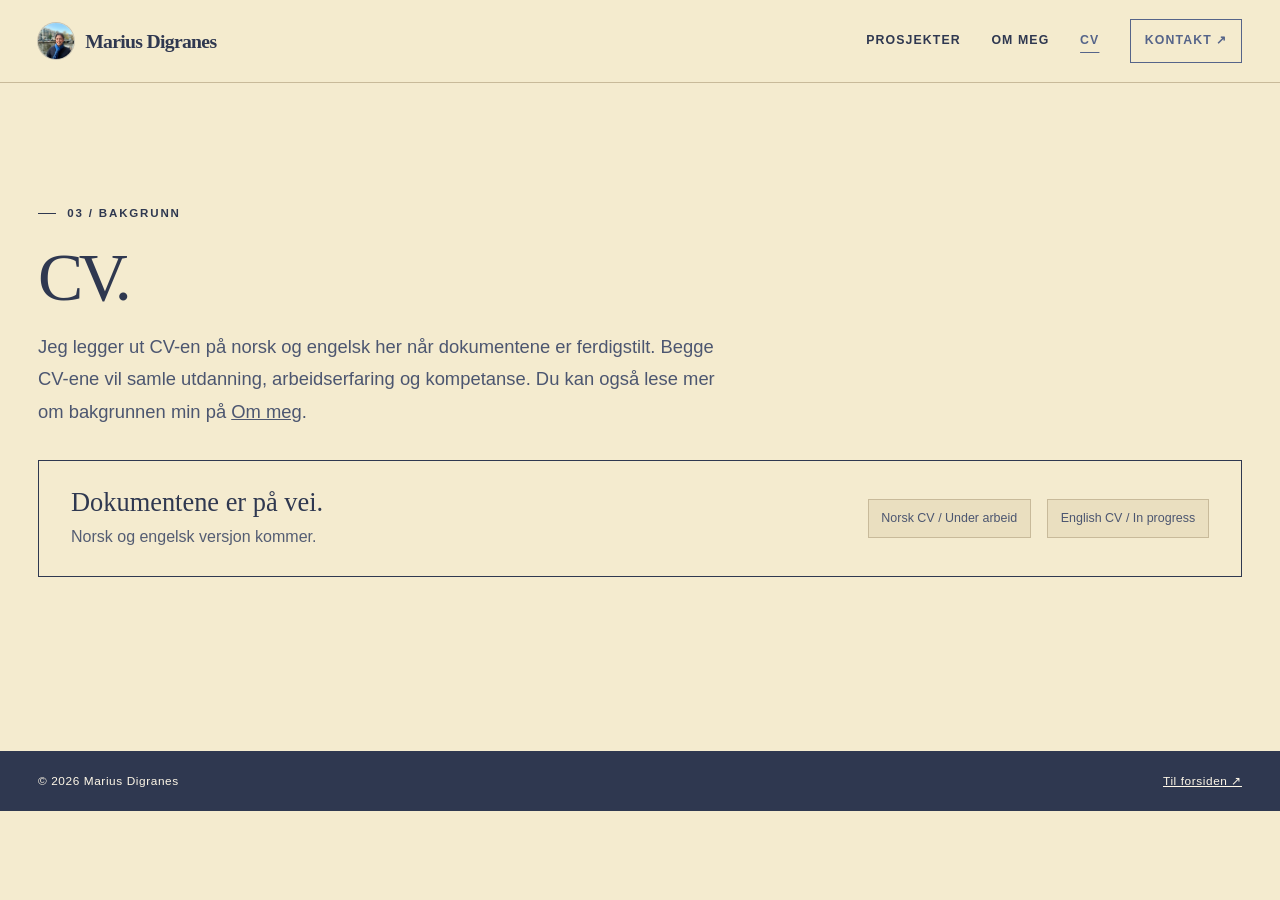
==== cv.html @ 0f1e9043 "Apply butter-yellow and dusty-blue color exploration across portfolio" ====
<!doctype html><html lang="no"><head><meta charset="utf-8"><meta name="viewport" content="width=device-width,initial-scale=1"><meta name="theme-color" content="#F4EBCF"><meta name="description" content="CV."><title>CV – Marius Digranes</title><link rel="stylesheet" href="styles.css?v=colors-1"><link rel="stylesheet" href="about.css?v=colors-1"></head><body class="about-page"><a class="skip-link" href="#main">Hopp til innhold</a><header class="site-header"><div class="container navbar"><a class="brand" href="index.html" aria-label="Til forsiden"><span class="brand-mark" aria-hidden="true"><img src="assets/portrait.webp" alt="" width="36" height="36" decoding="async"></span>Marius Digranes</a><nav class="nav-links" aria-label="Hovedmeny"><a href="prosjekter.html" >Prosjekter</a><a href="om-meg.html" >Om meg</a><a href="cv.html" aria-current="page">CV</a><a class="nav-accent" href="kontakt.html" >Kontakt ↗</a></nav></div></header><main class="container" id="main"><section class="story-section"><p class="eyebrow">03 / Bakgrunn</p><h1 class="display-title">CV.</h1><p class="large-body" style="max-width:700px">Jeg legger ut CV-en på norsk og engelsk her når dokumentene er ferdigstilt. Begge CV-ene vil samle utdanning, arbeidserfaring og kompetanse. Du kan også lese mer om bakgrunnen min på <a href="om-meg.html">Om meg</a>.</p><div class="cv-block" style="margin-bottom:4rem"><div><h3>Dokumentene er på vei.</h3><p>Norsk og engelsk versjon kommer.</p></div><div class="cv-actions"><span class="muted-pill">Norsk CV / Under arbeid</span><span class="muted-pill">English CV / In progress</span></div></div></section></main><footer class="footer"><div class="container footer-inner"><span>© 2026 Marius Digranes</span><a href="index.html">Til forsiden ↗</a></div></footer></body></html>
---- styles.css ----
/* Marius Digranes — portefølje v1 | Norsk, redaksjonelt / vintage-inspirert */
:root {
  color-scheme: light;
  /* Fargeforsøk 01 — Amsterdam-inspirert smørgul, krem og støvet blå. */
  --paper:#F4EBCF; --paper-2:#E7D39E; --white:#FFF8E8;
  --ink:#2F3850; --ink-soft:#4C5670; --muted:#545D73;
  --line:#C8BA9A; --rust:#556489; --pine:#4F608B;
  --sage:#D0D9EA; --gold:#D8B969; --shadow:0 18px 60px rgba(47,56,80,.13);
  --serif:Georgia,'Times New Roman',serif;
  --sans:-apple-system,BlinkMacSystemFont,'Segoe UI',Arial,sans-serif;
}
* { box-sizing:border-box; }
html { scroll-behavior:smooth; scroll-padding-top:6rem; }
body {
  margin:0; color:var(--ink); font-family:var(--sans); line-height:1.55;
  background:
    radial-gradient(ellipse at 12% 6%,rgba(231,207,150,.22),transparent 37%),
    radial-gradient(ellipse at 94% 44%,rgba(112,130,174,.09),transparent 32%),
    var(--paper);
}
a { color:inherit; }
a:hover { color:var(--rust); }
a:focus-visible,button:focus-visible { outline:3px solid var(--rust); outline-offset:4px; }
img,video { max-width:100%; display:block; }
::selection { background:#CBD4EB; color:var(--ink); }
.skip-link { position:absolute; z-index:30; left:1rem; top:-5rem; background:var(--ink); color:white; padding:.7rem 1rem; }
.skip-link:focus { top:.8rem; }
.container { width:min(1240px,calc(100% - 76px)); margin-inline:auto; }
.site-header { position:sticky; z-index:15; top:0; background:rgba(244,235,207,.96); border-bottom:1px solid var(--line); backdrop-filter:blur(15px); }
.navbar { display:flex; align-items:center; justify-content:space-between; min-height:82px; gap:2rem; }
.brand { display:inline-flex; align-items:center; font-family:var(--serif); font-weight:700; font-size:1.23rem; letter-spacing:-.035em; text-decoration:none; white-space:nowrap; }
.brand-mark { position:relative; display:inline-block; flex:0 0 36px; width:36px; height:36px; margin-right:.7rem; background:transparent; border-radius:50%; transform:none; z-index:2; }
.brand-mark img { display:block; width:100%; height:100%; border-radius:50%; object-fit:cover; object-position:50% 28%; box-shadow:0 0 0 1px rgba(47,56,80,.22); }
.brand-mark::after {
  content:""; position:absolute; top:0; left:0; width:156px; height:156px;
  border:3px solid var(--paper); border-radius:50%;
  background:#D0D9EA url("assets/portrait.webp") center 28% / cover no-repeat;
  box-shadow:0 16px 35px rgba(47,56,80,.18);
  opacity:0; visibility:hidden; pointer-events:none;
  transform:translateY(0) scale(.23); transform-origin:top left;
  transition:transform .34s cubic-bezier(.16,1,.3,1),opacity .2s,visibility .2s;
}
@media (hover:hover) and (pointer:fine) {
  .brand:hover .brand-mark::after { opacity:1; visibility:visible; transform:translateY(46px) scale(1); }
}
.brand:focus-visible .brand-mark::after { opacity:1; visibility:visible; transform:translateY(46px) scale(1); }
@media (prefers-reduced-motion:reduce) { .brand-mark::after { transition:none; } }
.nav-links { display:flex; align-items:center; justify-content:flex-end; flex-wrap:wrap; gap:clamp(.9rem,2.4vw,2.1rem); }
.nav-links a { font-size:.77rem; font-weight:750; letter-spacing:.09em; text-transform:uppercase; text-decoration:none; white-space:nowrap; }
.nav-links a:hover { text-decoration:underline; text-underline-offset:7px; }
.nav-links .nav-accent { border:1px solid var(--rust); color:var(--rust); padding:.7rem .85rem; }
.nav-links .nav-accent:hover { background:var(--pine); border-color:var(--pine); color:var(--white); text-decoration:none; }
.eyebrow { font-size:.72rem; font-weight:750; letter-spacing:.16em; text-transform:uppercase; }
.eyebrow::before { content:''; display:inline-block; width:18px; height:1px; background:currentColor; vertical-align:middle; margin-right:.7rem; }
.hero { display:flex; align-items:center; min-height:510px; padding-block:105px 105px; }
.hero-copy { max-width:1080px; width:100%; }
.hero-copy h1 { font-family:var(--serif); font-size:clamp(4.2rem,9vw,9.2rem); line-height:.98; font-weight:500; letter-spacing:-.075em; margin:0; max-width:1080px; }
.hero-copy h1 em { color:var(--rust); font-weight:400; }
.hero-copy>p { max-width:590px; font-size:clamp(1.06rem,1.6vw,1.28rem); line-height:1.6; color:var(--ink-soft); }
.hero-links { display:flex; align-items:center; flex-wrap:wrap; gap:1.1rem 1.7rem; margin-top:2.7rem; }
.button { background:var(--pine); color:var(--white); border:1px solid var(--pine); padding:1rem 1.25rem; text-decoration:none; font-weight:750; font-size:.84rem; display:inline-flex; gap:1rem; align-items:center; justify-content:center; transition:background .2s,color .2s,transform .2s; }
.button:hover { background:var(--ink); border-color:var(--ink); color:var(--white); transform:translateY(-2px); }
.text-link { text-decoration:none; border-bottom:1px solid currentColor; font-size:.85rem; font-weight:700; padding-bottom:.2rem; }
.hero-art { min-height:450px; position:relative; display:grid; place-items:center; }
.poster { isolation:isolate; position:relative; width:min(100%,430px); aspect-ratio:4/5; padding:32px; border:1px solid #8E93A6; box-shadow:22px 22px 0 var(--sage),var(--shadow); background:linear-gradient(155deg,#F0DAAB 0%,#F7EDD1 48%,#D1D9E8 100%); overflow:hidden; }
.poster::before { content:''; position:absolute; inset:10px; border:1px solid rgba(47,56,80,.27); pointer-events:none; }
.poster .poster-top { display:flex; justify-content:space-between; align-items:start; gap:.6rem; font-size:.65rem; font-weight:700; letter-spacing:.15em; text-transform:uppercase; }
.poster .poster-circles { display:grid; place-items:center; width:80%; aspect-ratio:1; margin:11% auto 4%; border-radius:50%; border:1px solid rgba(47,56,80,.45); background:radial-gradient(circle at 50% 50%,#F8EED3 0 16%,transparent 16% 19%,#8B9CBF 19% 21%,transparent 21% 29%,#D6B76F 29% 33%,transparent 33% 38%,#596B97 38% 41%,transparent 41% 100%); transform:rotate(-11deg); }
.poster .poster-circles::after { content:'M / D'; font-family:var(--serif); font-style:italic; font-size:clamp(2.2rem,5vw,4rem); color:var(--ink); transform:rotate(11deg); }
.poster-bottom { border-top:1px solid #7F86A1; display:flex; align-items:end; justify-content:space-between; gap:1rem; padding-top:1rem; font-size:.68rem; text-transform:uppercase; font-weight:750; letter-spacing:.12em; }
.poster-bottom strong { font-family:var(--serif); font-size:1.5rem; letter-spacing:-.02em; text-transform:none; }
.stamp { position:absolute; right:-8%; bottom:8%; border:1.5px solid var(--rust); color:var(--rust); width:116px; height:116px; background:var(--paper); border-radius:50%; transform:rotate(16deg); display:grid; place-items:center; text-align:center; font-size:.67rem; font-weight:800; letter-spacing:.09em; text-transform:uppercase; line-height:1.6; }
.section { padding-block:90px; border-top:1px solid var(--line); }
.section-heading { display:flex; align-items:end; justify-content:space-between; gap:2rem; margin-bottom:2.6rem; }
.section-heading h2,.display-title { font:400 clamp(2.9rem,5.3vw,5.7rem)/1.05 var(--serif); letter-spacing:-.065em; margin:.6rem 0 0; }
.section-heading .section-sub { max-width:350px; font-size:.95rem; color:var(--muted); }
.projects-grid { display:grid; grid-template-columns:1fr 1fr; gap:1.6rem; }
.project { display:block; text-decoration:none; position:relative; color:var(--ink); }
.project-visual { min-height:325px; border:1px solid rgba(47,56,80,.20); padding:1.5rem; overflow:hidden; display:flex; flex-direction:column; justify-content:space-between; transition:transform .25s,box-shadow .25s; }
.project:hover .project-visual { transform:translateY(-5px); box-shadow:var(--shadow); }
.project-meta { display:flex; gap:.9rem; align-items:center; justify-content:space-between; padding-top:1.2rem; font-size:.7rem; letter-spacing:.11em; text-transform:uppercase; font-weight:750; }
.project h3 { font:400 clamp(2rem,3.2vw,3.2rem)/1 var(--serif); letter-spacing:-.04em; margin:.65rem 0 .4rem; }
.project p { margin:0; color:var(--muted); max-width:440px; }
.project .project-cta { margin-top:1rem; display:inline-block; border-bottom:1px solid currentColor; padding-bottom:.15rem; font-size:.82rem; font-weight:750; }
.project-visual .visual-label { font:750 .72rem var(--sans); letter-spacing:.13em; text-transform:uppercase; }
.visual-snap { background:#D7DFED; }
.visual-snap .search-motif { width:92%; margin:3.2rem auto 1.4rem; padding:1rem 1.2rem; border-radius:25px; background:var(--white); box-shadow:0 8px 0 rgba(47,56,80,.09); display:flex; justify-content:space-between; align-items:center; font-size:.91rem; color:#4C5670; border:1px solid rgba(47,56,80,.20); }
.visual-snap .mini-gallery { display:grid; grid-template-columns:repeat(4,1fr); gap:.65rem; height:89px; }
.visual-snap .mini-gallery span { border-radius:4px; background:linear-gradient(135deg,#BFCBE2,#7C8FB7 60%,#4F608B); }
.visual-snap .mini-gallery span:nth-child(2) { background:linear-gradient(120deg,#F7E0B3,#DDBB82 50%,#9A97A6); }
.visual-snap .mini-gallery span:nth-child(3) { background:linear-gradient(130deg,#D5DDF0,#8497B7 60%,#596995); }
.visual-snap .mini-gallery span:nth-child(4) { background:linear-gradient(140deg,#E8D8B9,#A5B0C8 50%,#D2AC70); }
.visual-spark { background:#E9CF95; }
.visual-spark .spark-window { width:88%; margin:auto; padding:1.2rem; background:var(--white); border:1px solid #9A94AA; transform:rotate(-3deg); box-shadow:12px 12px 0 rgba(47,56,80,.16); }
.visual-spark .spark-window .line { display:block; height:10px; width:68%; background:#8997B5; margin-bottom:.65rem; }
.visual-spark .tiles { display:grid; grid-template-columns:repeat(3,1fr); gap:.55rem; margin-top:1.25rem; }
.visual-spark .tiles span { aspect-ratio:1; background:#D7DEED; border:1px solid #9EACC7; }
.visual-spark .tiles span:nth-child(2) { background:#A1AFCE; }
.visual-spark .tiles span:nth-child(3) { background:#E2BA7E; }
.visual-job { background:#596995; color:var(--white); }
.visual-job .job-letter { margin:auto; align-self:center; color:var(--white); font:italic 400 clamp(4rem,8vw,8rem)/1 var(--serif); letter-spacing:-.08em; transform:rotate(-9deg); }
.visual-snow { background:linear-gradient(#BCC8E3,#D8DEEC 65%,#EBD7AE); position:relative; }
.visual-snow::after { content:''; position:absolute; bottom:-2px; left:0; width:100%; height:58%; background:#596B97; clip-path:polygon(0 83%,24% 39%,33% 55%,57% 8%,78% 61%,90% 43%,100% 70%,100% 100%,0 100%); }
.visual-snow .mountain-title { position:relative; z-index:1; margin:auto; font:400 clamp(2.5rem,5vw,4.5rem) var(--serif); }
.project-small .project-visual { min-height:255px; }
.project-small .project h3 { font-size:2rem; }
.process-band { background:var(--pine); color:var(--paper); padding-block:80px; }
.process-layout { display:grid; grid-template-columns:1fr 1.2fr; gap:4rem; align-items:start; }
.process-layout h2 { font:400 clamp(2.6rem,4.9vw,5rem)/1.09 var(--serif); letter-spacing:-.055em; margin:.7rem 0; }
.process-layout h2 em { color:#F9E3B7; }
.process-steps { display:grid; grid-template-columns:1fr 1fr; gap:2rem; margin-top:.6rem; }
.process-steps article { border-top:1px solid rgba(255,255,255,.38); padding-top:1rem; }
.process-steps .num { color:#F9E3B7; font:italic 1.5rem var(--serif); }
.process-steps h3 { margin:.6rem 0; font:400 1.7rem var(--serif); }
.process-steps p { font-size:.91rem; color:#F3E9D0; }
.info-grid { display:grid; grid-template-columns:1.05fr 1fr; gap:min(7vw,7rem); }
.info-grid h2 { font:400 clamp(2.9rem,5vw,4.8rem)/1.1 var(--serif); letter-spacing:-.05em; margin:.75rem 0 1.2rem; }
.large-body { font-size:1.15rem; line-height:1.75; color:var(--ink-soft); }
.fact-box { border-left:2px solid var(--rust); padding-left:1.2rem; margin-top:2rem; }
.fact-box strong { display:block; margin-bottom:.3rem; }
.fact-box p { margin:.15rem 0; color:var(--muted); }
.timeline { border-top:1px solid var(--line); margin-top:1rem; }
.timeline-item { padding:1.5rem 0; display:grid; grid-template-columns:110px 1fr; border-bottom:1px solid var(--line); gap:1.2rem; }
.timeline-item .year { font-size:.78rem; color:var(--rust); font-weight:750; padding-top:.35rem; }
.timeline-item h3 { font:400 1.5rem var(--serif); margin:0; }
.timeline-item p { margin:.4rem 0 0; font-size:.92rem; color:var(--muted); }
.cv-block { display:flex; align-items:center; justify-content:space-between; flex-wrap:wrap; gap:1.5rem; border:1px solid var(--ink); padding:1.65rem 2rem; margin-top:2rem; }
.cv-block h3 { font:400 1.65rem var(--serif); margin:0 0 .4rem; }
.cv-block p { margin:0; color:var(--muted); }
.cv-actions { display:flex; flex-wrap:wrap; gap:1rem; }
.muted-pill { font-size:.78rem; padding:.55rem .8rem; border:1px solid var(--line); color:var(--ink-soft); background:#EADFC0; }
.contact { background:var(--pine); color:var(--white); border-top:1px solid var(--line); padding:75px 0; }
.contact p { color:var(--white); }
.contact .button { background:var(--white); color:var(--ink); border-color:var(--white); }
.contact .button:hover { background:var(--paper-2); color:var(--ink); border-color:var(--paper-2); }
.contact-layout { display:flex; justify-content:space-between; align-items:end; gap:3rem; }
.contact h2 { font:400 clamp(3rem,6.5vw,7rem)/1 var(--serif); letter-spacing:-.07em; margin:.6rem 0 1rem; }
.contact p { max-width:480px; color:#F1E6CC; }
.footer { background:var(--ink); color:var(--white); font-size:.74rem; letter-spacing:.05em; }
.footer-inner { display:flex; justify-content:space-between; gap:2rem; padding-block:1.3rem; }
.footer a { color:inherit; }
/* Casestudie */
.case-hero { padding:90px 0 70px; }
.case-hero h1 { font:400 clamp(3.9rem,8vw,8.3rem)/.97 var(--serif); letter-spacing:-.07em; max-width:1000px; margin:1rem 0; }
.case-intro { max-width:770px; font-size:1.25rem; line-height:1.65; color:var(--ink-soft); }
.case-meta { display:flex; flex-wrap:wrap; gap:2rem 4rem; padding-block:2rem; border-top:1px solid var(--line); border-bottom:1px solid var(--line); margin-top:3rem; }
.case-meta dt { font-size:.7rem; text-transform:uppercase; letter-spacing:.12em; font-weight:800; color:var(--rust); }
.case-meta dd { margin:.3rem 0 0; font-size:1rem; }
.case-banner { min-height:375px; padding:3rem; margin-top:2.5rem; background:linear-gradient(135deg,#D8DFEF,#F9EBD0); border:1px solid #A5AFC6; display:grid; align-items:center; }
.case-banner .search-motif { width:min(850px,100%); background:var(--white); border:2px solid #ABB8D4; border-radius:38px; padding:1.25rem 2rem; box-shadow:15px 18px 0 #CDD5E9; color:#4C5670; }
.case-banner .banner-caption { margin-top:2rem; text-transform:uppercase; letter-spacing:.16em; font-size:.7rem; color:var(--ink-soft); }
.case-content { max-width:890px; margin-inline:auto; }
.case-section { padding-block:70px; border-top:1px solid var(--line); }
.case-section h2 { font:400 clamp(2.6rem,4.6vw,4.5rem)/1.08 var(--serif); letter-spacing:-.055em; margin:.6rem 0 1.6rem; }
.case-section p { color:var(--ink-soft); font-size:1.08rem; line-height:1.75; }
.case-section ul { padding-left:1.35rem; color:var(--ink-soft); line-height:1.8; }
.case-quote { margin:2rem 0; padding:1.7rem 2rem; border-left:3px solid var(--rust); background:#EADCB9; font:italic 1.6rem/1.45 var(--serif); }
.metrics { display:grid; grid-template-columns:repeat(3,1fr); gap:1px; background:var(--line); border:1px solid var(--line); margin:2rem 0; }
.metric { background:#F0E0BA; padding:1.6rem; }
.metric strong { display:block; font:400 3.5rem var(--serif); letter-spacing:-.065em; }
.metric span { font-size:.8rem; color:var(--ink-soft); }
.note { font-size:.85rem !important; color:var(--muted) !important; }
.decision-list { display:grid; grid-template-columns:1fr 1fr; gap:1.7rem; margin-top:2rem; }
.decision { border-top:2px solid var(--pine); padding-top:1rem; }
.decision h3 { font:400 1.65rem var(--serif); margin:0; }
.decision p { font-size:.96rem; }
.backlink { display:inline-block; margin-top:2rem; font-weight:750; font-size:.82rem; text-decoration:none; border-bottom:1px solid; }
@media(max-width:920px) {
  .container { width:min(100% - 46px,1100px); }
  .hero { min-height:420px; }
  .poster { padding:22px; }
  .stamp { right:-3%; }
  .process-layout { grid-template-columns:1fr; gap:2rem; }
  .info-grid { gap:3rem; }
  .navbar { align-items:start; padding-block:1.2rem; flex-direction:column; gap:1.1rem; }
  .nav-links { justify-content:flex-start; }
}
@media(max-width:680px) {
  .container { width:calc(100% - 34px); }
  .hero { min-height:0; padding-block:100px 90px; }
  .hero-copy h1 { font-size:clamp(3.8rem,15vw,6.8rem); }
  .hero-art { margin:4rem auto 0; min-height:0; max-width:340px; }
  .poster { width:85%; }
  .section { padding-block:68px; }
  .section-heading { display:block; }
  .section-heading .section-sub { margin-top:1rem; }
  .projects-grid,.info-grid,.decision-list,.metrics { grid-template-columns:1fr; }
  .project-visual { min-height:265px; }
  .project-small .project-visual { min-height:225px; }
  .process-steps { gap:1.5rem; }
  .contact-layout { display:block; }
  .contact-layout .button { margin-top:1.4rem; }
  .footer-inner { flex-direction:column; gap:.6rem; }
  .case-hero { padding-top:65px; }
  .case-banner { min-height:250px; padding:1.4rem; }
  .case-section { padding-block:48px; }
  .case-meta { gap:1.4rem 2.4rem; }
}
@media(prefers-reduced-motion:reduce) {
  html { scroll-behavior:auto; }
  .project-visual,.button { transition:none; }
  .project:hover .project-visual,.button:hover { transform:none; }
}

/* Mobilnavigasjon: hold alle fire lenkene innenfor skjermbredden. */
@media (max-width: 680px) {
  .navbar { gap:.8rem; padding-block:.85rem; }
  .brand { font-size:1.1rem; }
  .brand-mark { flex-basis:32px; width:32px; height:32px; margin-right:.6rem; }
  .nav-links { width:100%; gap:.65rem .9rem; justify-content:space-between; }
  .nav-links a { font-size:.69rem; letter-spacing:.045em; }
  .nav-links .nav-accent { padding:.47rem .58rem; }
  .hero-copy h1 { font-size:clamp(3.2rem, 12vw, 6rem); overflow-wrap:break-word; }
}
@media (max-width: 350px) {
  .nav-links { justify-content:flex-start; }
  .nav-links a { font-size:.67rem; }
}
---- about.css ----
/* OM MEG | Min reise
   Enkel, redaksjonell tidslinje. Fotografiene vises uten rammer eller filtre. */

.about-page {
  background: var(--paper);
}

.about-page .nav-links a[aria-current="page"] {
  color: var(--rust);
  text-decoration: underline;
  text-underline-offset: 8px;
}

.journey {
  padding-top: clamp(72px, 9vw, 142px);
}

.journey-heading {
  border-bottom: 1px solid var(--line);
  padding-bottom: clamp(36px, 5vw, 68px);
  display: flex;
  justify-content: space-between;
  align-items: flex-end;
  gap: 30px;
}

.journey-heading h1 {
  font: 400 clamp(5rem, 10.8vw, 10.8rem)/.86 var(--serif);
  letter-spacing: -.08em;
  margin: 0;
  white-space: nowrap;
}

.journey-heading h1 span { color: var(--rust); }

.journey-range {
  flex-shrink: 0;
  font-size: .71rem;
  letter-spacing: .17em;
  text-transform: uppercase;
  color: var(--muted);
  padding-bottom: .5rem;
}

.journey-timeline {
  list-style: none;
  margin: 0;
  padding: clamp(60px, 8vw, 112px) 0 30px;
}

.journey-event {
  display: grid;
  grid-template-columns: repeat(12, minmax(0, 1fr));
  column-gap: clamp(12px, 2vw, 28px);
  align-items: center;
}

.journey-photo {
  margin: 0;
  min-width: 0;
}

.journey-photo img {
  display: block;
  width: 100%;
  height: auto;
  aspect-ratio: 1.52;
  object-fit: cover;
}
.journey-photo--garden img { aspect-ratio: 1.18; object-position: center 52%; }
.journey-photo--hospital img { aspect-ratio: 1.82; }
.journey-photo figcaption {
  margin-top: .8rem;
  max-width: 54ch;
  color: var(--muted);
  font-size: .78rem;
  line-height: 1.55;
}

/* Desktop: de to elementene skal dele én rad, uavhengig av mobil-rekkefølge. */
.journey-event--first .journey-photo { grid-column: 1 / span 7; grid-row: 1; }
.journey-event--first .journey-copy { grid-column: 9 / -1; grid-row: 1; }

.journey-event--second .journey-copy { grid-column: 2 / span 4; }
.journey-event--second .journey-photo { grid-column: 7 / -1; }

.journey-event--third .journey-copy { grid-column: 1 / span 6; }
.journey-event--third .journey-photo { grid-column: 8 / -1; }
.journey-event--fourth .journey-copy { grid-column: 6 / -1; }

.journey-copy { max-width: 580px; }
.journey-year {
  display: inline-block;
  padding-bottom: 9px;
  border-bottom: 1px solid var(--rust);
  color: var(--rust);
  font-family: var(--serif);
  font-size: clamp(1.6rem, 2.8vw, 2.3rem);
  letter-spacing: -.04em;
}

.journey-copy h2 {
  font: 400 clamp(2.2rem, 4.25vw, 4.4rem)/1.08 var(--serif);
  letter-spacing: -.055em;
  margin: 1.25rem 0 1.15rem;
}

.journey-copy p {
  max-width: 47ch;
  margin: 0 0 1rem;
  font-size: clamp(.98rem, 1.15vw, 1.1rem);
  line-height: 1.77;
  color: var(--ink-soft);
}

.journey-copy p:last-child { margin-bottom: 0; }

.journey-connector {
  height: clamp(84px, 11vw, 156px);
  position: relative;
  list-style: none;
}

.journey-connector::before,
.journey-connector::after {
  content: "";
  position: absolute;
  box-sizing: border-box;
  border-color: #7886AA;
  border-style: solid;
}

/* The small staggered connecting lines reference the sketch without overpowering the images. */
.journey-connector--right::before {
  top: 0;
  left: 29%;
  width: 46%;
  height: 55%;
  border-width: 0 0 1px 1px;
}

.journey-connector--right::after {
  top: 55%;
  left: 75%;
  height: 45%;
  border-width: 0 0 0 1px;
}

.journey-connector--left::before {
  top: 0;
  left: 29%;
  width: 46%;
  height: 55%;
  border-width: 0 1px 1px 0;
}

.journey-connector--left::after {
  top: 55%;
  left: 29%;
  height: 45%;
  border-width: 0 0 0 1px;
}

.journey-event--third,
.journey-event--fourth {
  padding-block: 12px 18px;
}

.gallery-section {
  border-top: 1px solid var(--line);
  padding-top: clamp(48px, 7vw, 100px);
  padding-bottom: clamp(70px, 8vw, 120px);
}

.gallery-heading {
  display: flex;
  align-items: flex-end;
  justify-content: space-between;
  gap: 1.25rem;
  margin-bottom: clamp(24px, 3.8vw, 48px);
}

.gallery-heading h2 {
  font: 400 clamp(2.7rem, 5.3vw, 5.5rem)/1 var(--serif);
  letter-spacing: -.065em;
  margin: 0;
}

.gallery-heading span {
  color: var(--muted);
  font-size: .73rem;
  letter-spacing: .13em;
  text-transform: uppercase;
  padding-bottom: .35rem;
}

.gallery-grid {
  display: grid;
  grid-template-columns: repeat(6, minmax(0,1fr));
  gap: clamp(10px, 1.5vw, 22px);
  align-items: start;
}

.gallery-grid figure { margin: 0; min-width: 0; grid-column: span 2; }
.gallery-grid figure:nth-child(4) { grid-column: span 4; }
.gallery-grid img {
  display: block;
  width: 100%;
  height: auto;
  aspect-ratio: 3 / 4;
  object-fit: cover;
}
.gallery-grid figure:nth-child(4) img { aspect-ratio: 4 / 3; }
.gallery-grid figure:nth-child(5) img { aspect-ratio: 2 / 3; }

.about-next {
  padding-bottom: 95px;
  display: flex;
  justify-content: flex-end;
}

.about-next a {
  font-weight: 700;
  text-decoration: none;
  padding-bottom: 6px;
  border-bottom: 1px solid var(--ink);
}
.about-next a:hover { border-color: var(--rust); }
.about-next a span { padding-left: 1rem; }

/* Keep the other, not-yet-redesigned pages readable; they share this stylesheet. */
.about-page .story-section { padding-block: clamp(72px, 9vw, 110px); }
.about-page .story-section > .display-title { margin-top: 1.2rem; }
.about-page .projects-grid { margin-bottom: 2rem; }

@media(max-width: 900px) {
  .journey-heading h1 { font-size: clamp(4.6rem, 11vw, 8rem); }
  .journey-event--first .journey-photo { grid-column: 1 / span 7; }
  .journey-event--first .journey-copy { grid-column: 8 / -1; }
  .journey-event--second .journey-copy { grid-column: 1 / span 5; }
  .journey-event--second .journey-photo { grid-column: 6 / -1; }
  .journey-event--third .journey-copy { grid-column: 1 / span 6; }
  .journey-event--third .journey-photo { grid-column: 7 / -1; }
  .journey-event--fourth .journey-copy { grid-column: 4 / -1; }
}

@media(max-width: 780px) {
  /* Enkel, kronologisk leseretning: år → tekst → tilhørende bilde/video. */
  .journey { padding-top: clamp(42px, 8vw, 68px); }
  .journey-heading { display:block; padding-bottom:25px; }
  .journey-heading h1 {
    font-size:clamp(3rem, 11.6vw, 5.9rem);
    white-space:normal;
    line-height:1;
  }
  .journey-range { display:none; }
  .journey-timeline { padding-top:clamp(36px, 6vw, 56px); padding-bottom:32px; }
  .journey-event {
    display:flex;
    flex-direction:column;
    align-items:stretch;
    gap:clamp(20px, 4vw, 30px);
    min-width:0;
  }
  .journey-event .journey-copy { order:0; width:100%; max-width:none; }
  .journey-event .journey-photo { order:1; width:100%; min-width:0; }
  .journey-event:not(.journey-event--first) {
    border-top:1px solid var(--line);
    margin-top:clamp(42px, 8vw, 68px);
    padding-top:clamp(42px, 8vw, 68px);
  }
  .journey-connector { display:none; }
  .journey-photo img { aspect-ratio:1.55; }
  .journey-photo--garden img { aspect-ratio:1.18; }
  .journey-photo--hospital img { aspect-ratio:1.82; }
  .journey-copy p { max-width:58ch; overflow-wrap:break-word; }
  .journey-year { font-size:clamp(1.65rem, 5vw, 2rem); }
  .journey-copy h2 {
    font-size:clamp(2.3rem, 8vw, 3.8rem);
    line-height:1.06;
    margin:.75rem 0 1rem;
    overflow-wrap:break-word;
  }
  .journey-event--third,.journey-event--fourth { padding-bottom:0; }
  .gallery-heading { display:block; }
  .gallery-heading span { display:block; margin-top:1.1rem; }
  .gallery-grid { grid-template-columns:repeat(2,minmax(0,1fr)); gap:12px; }
  .gallery-grid figure { grid-column:span 1; }
  .gallery-grid figure:first-child,
  .gallery-grid figure:nth-child(4) { grid-column:span 2; }
  .gallery-grid figure:first-child img { aspect-ratio:5/4; object-position:center 40%; }
  .gallery-grid figure:nth-child(2) img,
  .gallery-grid figure:nth-child(3) img { aspect-ratio:3/4; }
  .gallery-grid figure:nth-child(5) {
    grid-column:span 2;
    width:min(75%, 350px);
    justify-self:center;
  }
  .about-next { padding-bottom:65px; }
}
@media(max-width: 430px) {
  .journey-heading h1 { font-size:clamp(2.7rem, 12vw, 3.3rem); }
  .journey-youtube-meta { align-items:flex-start; }
  .journey-youtube-meta figcaption { flex-basis:100%; }
  .journey-youtube-toggle { margin-top:0; }
}

/* Lydløse videoklipp i tidslinjen – ingen ekstra rammer eller bildeeffekter. */
.journey-video-frame { position:relative; }
.journey-video-hitarea {
  display:block;
  width:100%;
  padding:0;
  margin:0;
  border:0;
  background:transparent;
  cursor:pointer;
  text-align:inherit;
}
.journey-video-hitarea:focus-visible {
  outline:3px solid var(--rust);
  outline-offset:4px;
}
.journey-video-hitarea:disabled { cursor:default; }
.journey-video {
  display:block;
  width:100%;
  height:auto;
  aspect-ratio:1.52;
  object-fit:cover;
  background:#1c2530;
}
.journey-video-toggle {
  position:absolute;
  right:14px;
  bottom:14px;
  z-index:2;
  border:1px solid rgba(255,255,255,.65);
  color:#fff;
  background:rgba(22,32,28,.78);
  padding:8px 12px;
  border-radius:3px;
  font:600 .75rem/1.2 var(--sans);
  letter-spacing:.015em;
  cursor:pointer;
}
.journey-video-toggle:hover { background:#202a25; }
.journey-video-toggle:disabled { opacity:.7; cursor:wait; }
.journey-video-toggle span { margin-left:.35rem; }
@media (max-width:680px) {
  .journey-video { aspect-ratio:1.55; }
}


/* Basel Tattoo: tidsavgrenset YouTube-klipp i tidslinjen. */
.journey-youtube-frame { position:relative; }
.journey-youtube-holder {
  width:100%;
  aspect-ratio:16/9;
  position:relative;
  overflow:hidden;
  background:#1b2326;
}
.journey-youtube-holder > img,
.journey-youtube-holder > iframe {
  display:block;
  position:absolute;
  inset:0;
  width:100%;
  height:100%;
  border:0;
  aspect-ratio:16/9;
}
.journey-youtube-holder > img { object-fit:cover; }
.journey-youtube-meta { display:flex; align-items:baseline; justify-content:space-between; gap:1rem; flex-wrap:wrap; }
.journey-youtube-meta figcaption { flex:1 1 290px; }
.journey-youtube-toggle {
  position:static;
  flex-shrink:0;
  margin-top:.8rem;
  padding:.1rem 0;
  border:0;
  border-bottom:1px solid currentColor;
  border-radius:0;
  background:transparent;
  color:var(--muted);
  font-size:.74rem;
  font-weight:600;
  letter-spacing:.01em;
}
.journey-youtube-toggle:hover { color:var(--rust); background:transparent; }
.journey-youtube-toggle:focus-visible { outline-offset:4px; }
.journey-youtube-frame figcaption a { text-underline-offset:3px; }
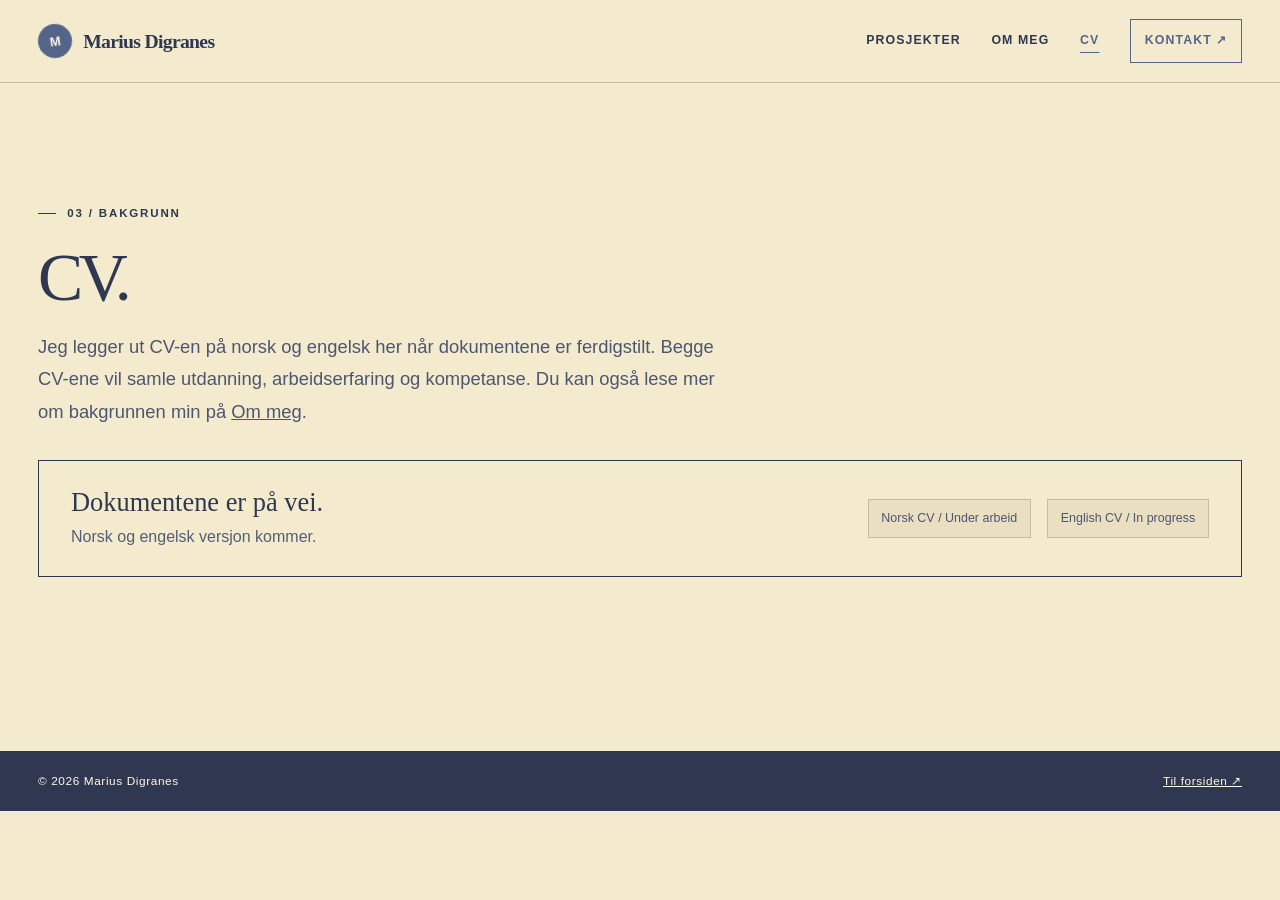
==== commit 4acf39ec: "Move Amsterdam portrait to right of hero and add subtle hover wink" ====
--- a/cv.html
+++ b/cv.html
@@ -1 +1,2 @@
-<!doctype html><html lang="no"><head><meta charset="utf-8"><meta name="viewport" content="width=device-width,initial-scale=1"><meta name="theme-color" content="#F4EBCF"><meta name="description" content="CV."><title>CV – Marius Digranes</title><link rel="stylesheet" href="styles.css?v=colors-1"><link rel="stylesheet" href="about.css?v=colors-1"></head><body class="about-page"><a class="skip-link" href="#main">Hopp til innhold</a><header class="site-header"><div class="container navbar"><a class="brand" href="index.html" aria-label="Til forsiden"><span class="brand-mark" aria-hidden="true"><img src="assets/portrait.webp" alt="" width="36" height="36" decoding="async"></span>Marius Digranes</a><nav class="nav-links" aria-label="Hovedmeny"><a href="prosjekter.html" >Prosjekter</a><a href="om-meg.html" >Om meg</a><a href="cv.html" aria-current="page">CV</a><a class="nav-accent" href="kontakt.html" >Kontakt ↗</a></nav></div></header><main class="container" id="main"><section class="story-section"><p class="eyebrow">03 / Bakgrunn</p><h1 class="display-title">CV.</h1><p class="large-body" style="max-width:700px">Jeg legger ut CV-en på norsk og engelsk her når dokumentene er ferdigstilt. Begge CV-ene vil samle utdanning, arbeidserfaring og kompetanse. Du kan også lese mer om bakgrunnen min på <a href="om-meg.html">Om meg</a>.</p><div class="cv-block" style="margin-bottom:4rem"><div><h3>Dokumentene er på vei.</h3><p>Norsk og engelsk versjon kommer.</p></div><div class="cv-actions"><span class="muted-pill">Norsk CV / Under arbeid</span><span class="muted-pill">English CV / In progress</span></div></div></section></main><footer class="footer"><div class="container footer-inner"><span>© 2026 Marius Digranes</span><a href="index.html">Til forsiden ↗</a></div></footer></body></html>+<!doctype html><html lang="no"><head><meta charset="utf-8"><meta name="viewport" content="width=device-width,initial-scale=1"><meta name="theme-color" content="#F4EBCF"><meta name="description" content="CV."><title>CV – Marius Digranes</title><link rel="stylesheet" href="styles.css?v=portrait-hero-1"><link rel="stylesheet" href="about.css?v=bergen-b"></head><body class="about-page"><a class="skip-link" href="#main">Hopp til innhold</a><header class="site-header"><div class="container navbar"><a class="brand" href="index.html" aria-label="Til forsiden"><span class="brand-mark" aria-hidden="true">M</span>Marius Digranes</a><nav class="nav-links" aria-label="Hovedmeny"><a href="prosjekter.html" >Prosjekter</a><a href="om-meg.html" >Om meg</a><a href="cv.html" aria-current="page">CV</a><a class="nav-accent" href="kontakt.html" >Kontakt ↗</a></nav></div></header><main class="container" id="main"><section class="story-section"><p class="eyebrow">03 / Bakgrunn</p><h1 class="display-title">CV.</h1><p class="large-body" style="max-width:700px">Jeg legger ut CV-en på norsk og engelsk her når dokumentene er ferdigstilt. Begge CV-ene vil samle utdanning, arbeidserfaring og kompetanse. Du kan også lese mer om bakgrunnen min på <a href="om-meg.html">Om meg</a>.</p><div class="cv-block" style="margin-bottom:4rem"><div><h3>Dokumentene er på vei.</h3><p>Norsk og engelsk versjon kommer.</p></div><div class="cv-actions"><span class="muted-pill">Norsk CV / Under arbeid</span><span class="muted-pill">English CV / In progress</span></div></div></section></main><footer class="footer"><div class="container footer-inner"><span>© 2026 Marius Digranes</span><a href="index.html">Til forsiden ↗</a></div></footer>  <script src="site-motion.js?v=bergen-b" defer></script>
+</body></html>
--- a/styles.css
+++ b/styles.css
@@ -29,22 +29,20 @@
 .site-header { position:sticky; z-index:15; top:0; background:rgba(244,235,207,.96); border-bottom:1px solid var(--line); backdrop-filter:blur(15px); }
 .navbar { display:flex; align-items:center; justify-content:space-between; min-height:82px; gap:2rem; }
 .brand { display:inline-flex; align-items:center; font-family:var(--serif); font-weight:700; font-size:1.23rem; letter-spacing:-.035em; text-decoration:none; white-space:nowrap; }
-.brand-mark { position:relative; display:inline-block; flex:0 0 36px; width:36px; height:36px; margin-right:.7rem; background:transparent; border-radius:50%; transform:none; z-index:2; }
-.brand-mark img { display:block; width:100%; height:100%; border-radius:50%; object-fit:cover; object-position:50% 28%; box-shadow:0 0 0 1px rgba(47,56,80,.22); }
-.brand-mark::after {
-  content:""; position:absolute; top:0; left:0; width:156px; height:156px;
-  border:3px solid var(--paper); border-radius:50%;
-  background:#D0D9EA url("assets/portrait.webp") center 28% / cover no-repeat;
-  box-shadow:0 16px 35px rgba(47,56,80,.18);
-  opacity:0; visibility:hidden; pointer-events:none;
-  transform:translateY(0) scale(.23); transform-origin:top left;
-  transition:transform .34s cubic-bezier(.16,1,.3,1),opacity .2s,visibility .2s;
-}
-@media (hover:hover) and (pointer:fine) {
-  .brand:hover .brand-mark::after { opacity:1; visibility:visible; transform:translateY(46px) scale(1); }
-}
-.brand:focus-visible .brand-mark::after { opacity:1; visibility:visible; transform:translateY(46px) scale(1); }
-@media (prefers-reduced-motion:reduce) { .brand-mark::after { transition:none; } }
+.brand-mark {
+  display:inline-grid;
+  place-items:center;
+  flex:0 0 34px;
+  width:34px;
+  height:34px;
+  margin-right:.7rem;
+  background:var(--rust);
+  color:var(--white);
+  font:700 13px/1 var(--sans);
+  letter-spacing:-.035em;
+  border-radius:50%;
+  transform:rotate(-8deg);
+}
 .nav-links { display:flex; align-items:center; justify-content:flex-end; flex-wrap:wrap; gap:clamp(.9rem,2.4vw,2.1rem); }
 .nav-links a { font-size:.77rem; font-weight:750; letter-spacing:.09em; text-transform:uppercase; text-decoration:none; white-space:nowrap; }
 .nav-links a:hover { text-decoration:underline; text-underline-offset:7px; }
@@ -216,3 +214,289 @@
   .nav-links { justify-content:flex-start; }
   .nav-links a { font-size:.67rem; }
 }
+
+
+/* Forsidekonsept B: stor, typografisk Bergen-identitet.
+   Avgrenset til forsiden, uten å endre andre siders layout. */
+.home-page .site-header {
+  background:#596995;
+  color:var(--white);
+  border-bottom-color:rgba(255,248,232,.23);
+}
+.home-page .site-header .brand,
+.home-page .site-header .nav-links a { color:var(--white); }
+.home-page .site-header .nav-links a:hover { color:#F4EBCF; }
+.home-page .site-header .nav-links .nav-accent {
+  color:var(--white);
+  border-color:rgba(255,248,232,.72);
+}
+.home-page .site-header .nav-links .nav-accent:hover {
+  color:var(--ink);
+  background:var(--white);
+  border-color:var(--white);
+}
+.home-page .site-header .brand-mark {
+  background:var(--white);
+  color:#596995;
+}
+.home-page .hero-bergen {
+  position:relative;
+  isolation:isolate;
+  overflow:hidden;
+  display:flex;
+  align-items:center;
+  width:100%;
+  min-height:clamp(570px,76svh,820px);
+  padding:clamp(80px,10vw,150px) 0 clamp(105px,12vw,155px);
+  background:#596995;
+  color:var(--white);
+}
+.hero-bergen-inner { position:relative; z-index:2; }
+.home-page .hero-bergen .hero-copy { max-width:none; }
+.home-page .hero-bergen .hero-copy h1 {
+  max-width:none;
+  margin:clamp(22px,4vw,48px) 0 clamp(25px,4.4vw,55px);
+  color:var(--white);
+  font:400 clamp(4.8rem,10.4vw,10.6rem)/.96 var(--serif);
+  letter-spacing:-.075em;
+}
+.home-page .hero-bergen .hero-copy h1 em {
+  color:var(--white);
+  font-weight:400;
+}
+.bergen-kicker {
+  margin:0;
+  font:700 clamp(.67rem,.82vw,.78rem)/1.4 var(--sans);
+  letter-spacing:.19em;
+  text-transform:uppercase;
+  color:rgba(255,248,232,.9);
+}
+.home-page .hero-bergen .hero-links {
+  margin-top:0;
+  gap:1.2rem 2rem;
+}
+.home-page .hero-bergen .button {
+  background:var(--white);
+  color:var(--ink);
+  border-color:var(--white);
+}
+.home-page .hero-bergen .button:hover {
+  background:#E7D39E;
+  border-color:#E7D39E;
+  color:var(--ink);
+}
+.home-page .hero-bergen .text-link {
+  color:var(--white);
+  border-bottom-color:rgba(255,248,232,.7);
+}
+.home-page .hero-bergen .text-link:hover { color:#F4EBCF; }
+.bergen-signature {
+  position:absolute;
+  z-index:2;
+  right:max(38px,calc((100vw - 1240px)/2));
+  bottom:clamp(24px,4vw,50px);
+  color:var(--white);
+  opacity:.9;
+  font:italic clamp(1.1rem,1.75vw,1.75rem)/1.1 var(--serif);
+  letter-spacing:-.02em;
+  transform:rotate(-7deg);
+  pointer-events:none;
+}
+.bergen-rain {
+  position:absolute;
+  z-index:1;
+  inset:0;
+  overflow:hidden;
+  pointer-events:none;
+  opacity:.78;
+  -webkit-mask-image:linear-gradient(90deg,transparent 0%,rgba(0,0,0,.13) 32%,#000 70%);
+  mask-image:linear-gradient(90deg,transparent 0%,rgba(0,0,0,.13) 32%,#000 70%);
+}
+.bergen-drop {
+  position:absolute;
+  top:-140px;
+  left:var(--x);
+  width:1px;
+  height:var(--length);
+  background:linear-gradient(to bottom,transparent,rgba(255,248,232,.64));
+  opacity:var(--alpha);
+  animation:bergen-rain-fall var(--duration) linear var(--delay) infinite;
+}
+@keyframes bergen-rain-fall {
+  from { transform:translate3d(0,-20px,0) rotate(11deg); }
+  to { transform:translate3d(-38px,calc(100svh + 250px),0) rotate(11deg); }
+}
+.cursor-echo {
+  position:fixed;
+  z-index:200;
+  top:0;
+  left:0;
+  width:11px;
+  height:11px;
+  border:1px solid rgba(79,96,139,.66);
+  border-radius:50%;
+  pointer-events:none;
+  animation:cursor-echo-fade .56s ease-out forwards;
+  will-change:opacity,transform;
+}
+.cursor-echo--light { border-color:rgba(255,248,232,.72); }
+@keyframes cursor-echo-fade {
+  from { opacity:.55; transform:translate(-50%,-50%) scale(.35); }
+  to { opacity:0; transform:translate(-50%,-50%) scale(2.05); }
+}
+@media (prefers-reduced-motion:no-preference) {
+  .home-page .hero-bergen .hero-copy {
+    animation:bergen-intro .88s cubic-bezier(.16,1,.3,1) both;
+  }
+  [data-reveal].reveal-prep {
+    opacity:0;
+    transform:translateY(20px);
+    transition:opacity .7s ease,transform .8s cubic-bezier(.16,1,.3,1);
+  }
+  [data-reveal].reveal-prep.reveal-show {
+    opacity:1;
+    transform:translateY(0);
+  }
+  .home-page .projects-grid > [data-reveal]:nth-child(2) { transition-delay:.09s; }
+  .home-page .projects-grid > [data-reveal]:nth-child(3) { transition-delay:.04s; }
+  .home-page .projects-grid > [data-reveal]:nth-child(4) { transition-delay:.12s; }
+}
+@keyframes bergen-intro {
+  from {opacity:0;transform:translateY(26px);}
+  to {opacity:1;transform:translateY(0);}
+}
+@media (max-width:920px) {
+  .home-page .hero-bergen { min-height:620px; }
+}
+@media (max-width:680px) {
+  .home-page .hero-bergen {
+    min-height:clamp(530px,75svh,700px);
+    padding:clamp(72px,13vw,112px) 0 115px;
+  }
+  .home-page .hero-bergen .hero-copy h1 {
+    font-size:clamp(3.3rem,11.3vw,6.2rem);
+    line-height:.99;
+    margin:29px 0 34px;
+    overflow-wrap:normal;
+  }
+  .home-page .hero-bergen .hero-links { align-items:flex-start; }
+  .bergen-signature { right:20px;bottom:25px; }
+  .bergen-rain {
+    -webkit-mask-image:linear-gradient(90deg,transparent 5%,rgba(0,0,0,.14) 35%,#000 80%);
+    mask-image:linear-gradient(90deg,transparent 5%,rgba(0,0,0,.14) 35%,#000 80%);
+  }
+}
+@media (prefers-reduced-motion:reduce) {
+  .bergen-drop,.cursor-echo { display:none; animation:none; }
+  .home-page .hero-bergen .hero-copy { animation:none; }
+  [data-reveal].reveal-prep { opacity:1;transform:none;transition:none; }
+}
+
+
+/* Amsterdam-portrett i hero. Kun forsiden bruker to kolonner.
+   Andre sider og tidligere mobiltilpasninger forblir uendret. */
+.home-page .hero-bergen .hero-bergen-inner {
+  display:grid;
+  grid-template-columns:minmax(0,1.24fr) minmax(0,.76fr);
+  align-items:center;
+  gap:clamp(32px,4vw,72px);
+}
+.home-page .hero-bergen .hero-copy { min-width:0; }
+.home-page .hero-bergen .hero-copy h1 {
+  font-size:clamp(4.6rem,7.45vw,8.25rem);
+  line-height:.99;
+  margin:0 0 clamp(28px,4vw,48px);
+}
+.hero-portrait {
+  width:100%;
+  min-width:0;
+  max-width:410px;
+  margin:0;
+  justify-self:end;
+  position:relative;
+  z-index:2;
+  transform:rotate(3deg);
+  transition:transform .65s cubic-bezier(.16,1,.3,1);
+}
+.hero-portrait-frame {
+  position:relative;
+  isolation:isolate;
+  width:100%;
+  aspect-ratio:1;
+  overflow:hidden;
+  border:6px solid var(--white);
+  border-radius:50%;
+  background:#CDD7E9;
+  box-shadow:17px 18px 0 rgba(38,48,78,.26),0 24px 50px rgba(24,30,50,.18);
+}
+.hero-portrait-frame img {
+  display:block;
+  width:100%;
+  height:100%;
+  max-width:none;
+  object-fit:cover;
+  object-position:50% 27%;
+  pointer-events:none;
+  user-select:none;
+}
+@media(hover:hover) and (pointer:fine) {
+  .hero-portrait:hover { transform:rotate(0deg) translateY(-5px); }
+}
+/* Liten illustrert øyelukking: et forsiktig blunk ved hover.
+   Bildet er fortsatt fotografiet; ingen ny identitet/generert portrett. */
+.hero-portrait-wink {
+  position:absolute;
+  z-index:2;
+  left:60.5%;
+  top:42.8%;
+  width:6.1%;
+  height:2.9%;
+  background:linear-gradient(180deg,#C88F83 0%,#D89F91 63%,#B77E76 100%);
+  border-bottom:1px solid rgba(91,55,55,.56);
+  border-radius:60% 58% 48% 48%;
+  opacity:0;
+  transform:rotate(-3deg) scaleY(.08);
+  transform-origin:center top;
+  pointer-events:none;
+}
+@media(hover:hover) and (pointer:fine) and (prefers-reduced-motion:no-preference) {
+  .hero-portrait:hover .hero-portrait-wink {
+    animation:portrait-wink .8s ease-in-out .14s both;
+  }
+}
+@keyframes portrait-wink {
+  0%,19%,57%,100% { opacity:0; transform:rotate(-3deg) scaleY(.08); }
+  29%,41% { opacity:.94; transform:rotate(-3deg) scaleY(1); }
+}
+@media(max-width:1000px) and (min-width:681px) {
+  .home-page .hero-bergen .hero-bergen-inner {
+    grid-template-columns:minmax(0,1.12fr) minmax(0,.88fr);
+    gap:clamp(20px,3vw,36px);
+  }
+  .home-page .hero-bergen .hero-copy h1 {
+    font-size:clamp(3.85rem,7.4vw,6.5rem);
+  }
+}
+@media(max-width:680px) {
+  .home-page .hero-bergen .hero-bergen-inner {
+    grid-template-columns:minmax(0,1fr);
+    gap:clamp(32px,6vw,52px);
+  }
+  .home-page .hero-bergen { padding:60px 0 88px; }
+  .home-page .hero-bergen .hero-copy h1 {
+    font-size:clamp(3.4rem,11vw,5.4rem);
+    line-height:.99;
+    margin:0 0 30px;
+  }
+  .hero-portrait {
+    width:min(69vw,315px);
+    max-width:none;
+    justify-self:center;
+    transform:rotate(3deg);
+  }
+  .bergen-signature { bottom:22px;right:22px; }
+}
+@media(prefers-reduced-motion:reduce) {
+  .hero-portrait { transition:none;transform:none; }
+  .hero-portrait-wink { display:none;animation:none; }
+}
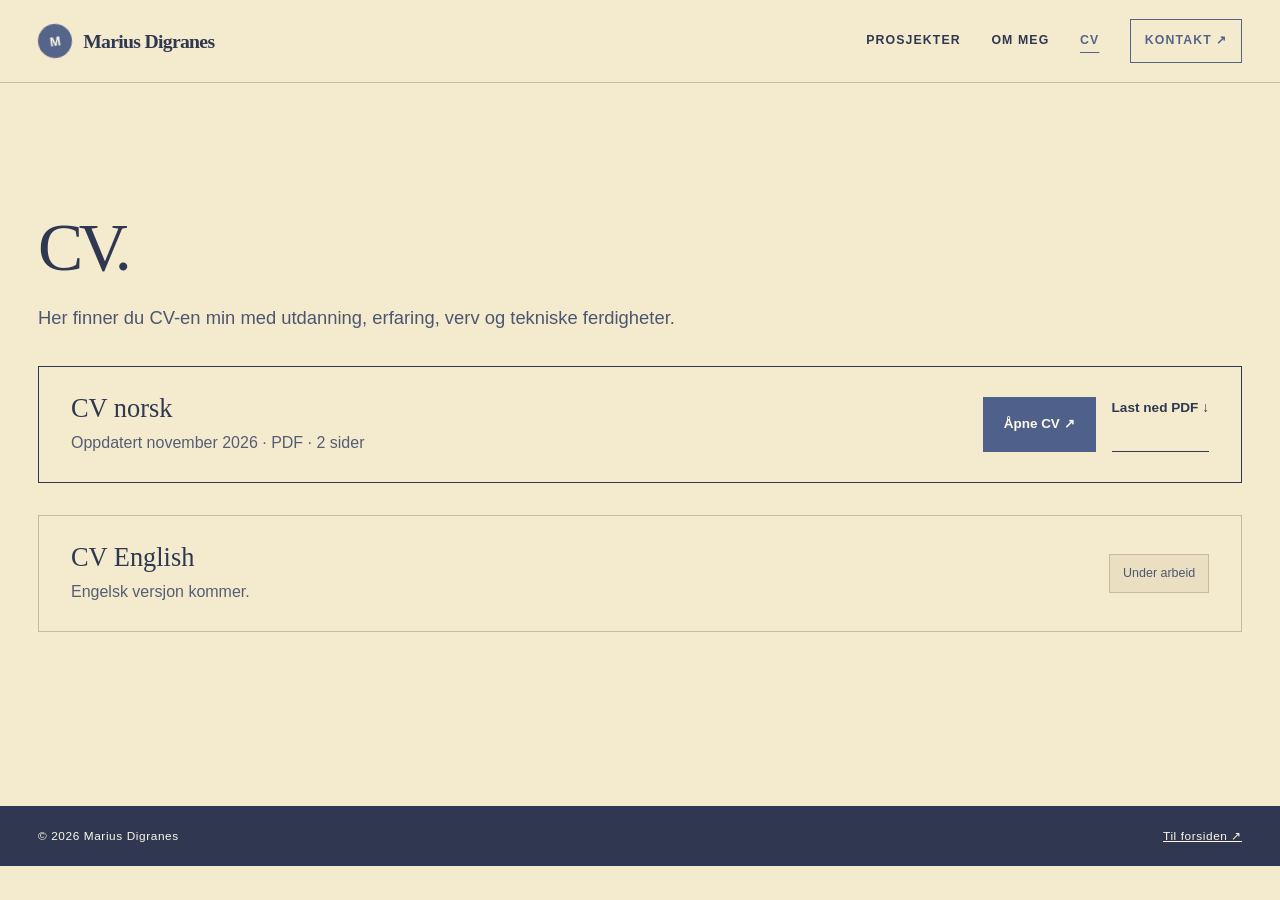
==== commit d7ead693: "Publish Norwegian CV PDF and create Skredvett project page" ====
--- a/cv.html
+++ b/cv.html
@@ -1,2 +1,13 @@
-<!doctype html><html lang="no"><head><meta charset="utf-8"><meta name="viewport" content="width=device-width,initial-scale=1"><meta name="theme-color" content="#F4EBCF"><meta name="description" content="CV."><title>CV – Marius Digranes</title><link rel="stylesheet" href="styles.css?v=portrait-hero-1"><link rel="stylesheet" href="about.css?v=bergen-b"></head><body class="about-page"><a class="skip-link" href="#main">Hopp til innhold</a><header class="site-header"><div class="container navbar"><a class="brand" href="index.html" aria-label="Til forsiden"><span class="brand-mark" aria-hidden="true">M</span>Marius Digranes</a><nav class="nav-links" aria-label="Hovedmeny"><a href="prosjekter.html" >Prosjekter</a><a href="om-meg.html" >Om meg</a><a href="cv.html" aria-current="page">CV</a><a class="nav-accent" href="kontakt.html" >Kontakt ↗</a></nav></div></header><main class="container" id="main"><section class="story-section"><p class="eyebrow">03 / Bakgrunn</p><h1 class="display-title">CV.</h1><p class="large-body" style="max-width:700px">Jeg legger ut CV-en på norsk og engelsk her når dokumentene er ferdigstilt. Begge CV-ene vil samle utdanning, arbeidserfaring og kompetanse. Du kan også lese mer om bakgrunnen min på <a href="om-meg.html">Om meg</a>.</p><div class="cv-block" style="margin-bottom:4rem"><div><h3>Dokumentene er på vei.</h3><p>Norsk og engelsk versjon kommer.</p></div><div class="cv-actions"><span class="muted-pill">Norsk CV / Under arbeid</span><span class="muted-pill">English CV / In progress</span></div></div></section></main><footer class="footer"><div class="container footer-inner"><span>© 2026 Marius Digranes</span><a href="index.html">Til forsiden ↗</a></div></footer>  <script src="site-motion.js?v=bergen-b" defer></script>
+<!doctype html><html lang="no"><head><meta charset="utf-8"><meta name="viewport" content="width=device-width,initial-scale=1"><meta name="theme-color" content="#F4EBCF"><meta name="description" content="CV."><title>CV – Marius Digranes</title><link rel="stylesheet" href="styles.css?v=portrait-hero-1"><link rel="stylesheet" href="about.css?v=bergen-b"></head><body class="about-page"><a class="skip-link" href="#main">Hopp til innhold</a><header class="site-header"><div class="container navbar"><a class="brand" href="index.html" aria-label="Til forsiden"><span class="brand-mark" aria-hidden="true">M</span>Marius Digranes</a><nav class="nav-links" aria-label="Hovedmeny"><a href="prosjekter.html" >Prosjekter</a><a href="om-meg.html" >Om meg</a><a href="cv.html" aria-current="page">CV</a><a class="nav-accent" href="kontakt.html" >Kontakt ↗</a></nav></div></header><main class="container" id="main"><section class="story-section">
+<h1 class="display-title">CV.</h1>
+<p class="large-body" style="max-width:700px">Her finner du CV-en min med utdanning, erfaring, verv og tekniske ferdigheter.</p>
+<div class="cv-block">
+  <div><h3>CV norsk</h3><p>Oppdatert november 2026 · PDF · 2 sider</p></div>
+  <div class="cv-actions">
+    <a class="button" href="assets/Marius-Digranes-CV-Norsk.pdf" target="_blank" rel="noopener noreferrer">Åpne CV ↗</a>
+    <a class="text-link" href="assets/Marius-Digranes-CV-Norsk.pdf" download="Marius-Digranes-CV-Norsk.pdf">Last ned PDF ↓</a>
+  </div>
+</div>
+<div class="cv-block" style="border-color:var(--line);margin-bottom:4rem"><div><h3>CV English</h3><p>Engelsk versjon kommer.</p></div><span class="muted-pill">Under arbeid</span></div>
+</section></main><footer class="footer"><div class="container footer-inner"><span>© 2026 Marius Digranes</span><a href="index.html">Til forsiden ↗</a></div></footer>  <script src="site-motion.js?v=bergen-b" defer></script>
 </body></html>
--- a/styles.css
+++ b/styles.css
@@ -442,32 +442,6 @@
 @media(hover:hover) and (pointer:fine) {
   .hero-portrait:hover { transform:rotate(0deg) translateY(-5px); }
 }
-/* Liten illustrert øyelukking: et forsiktig blunk ved hover.
-   Bildet er fortsatt fotografiet; ingen ny identitet/generert portrett. */
-.hero-portrait-wink {
-  position:absolute;
-  z-index:2;
-  left:60.5%;
-  top:42.8%;
-  width:6.1%;
-  height:2.9%;
-  background:linear-gradient(180deg,#C88F83 0%,#D89F91 63%,#B77E76 100%);
-  border-bottom:1px solid rgba(91,55,55,.56);
-  border-radius:60% 58% 48% 48%;
-  opacity:0;
-  transform:rotate(-3deg) scaleY(.08);
-  transform-origin:center top;
-  pointer-events:none;
-}
-@media(hover:hover) and (pointer:fine) and (prefers-reduced-motion:no-preference) {
-  .hero-portrait:hover .hero-portrait-wink {
-    animation:portrait-wink .8s ease-in-out .14s both;
-  }
-}
-@keyframes portrait-wink {
-  0%,19%,57%,100% { opacity:0; transform:rotate(-3deg) scaleY(.08); }
-  29%,41% { opacity:.94; transform:rotate(-3deg) scaleY(1); }
-}
 @media(max-width:1000px) and (min-width:681px) {
   .home-page .hero-bergen .hero-bergen-inner {
     grid-template-columns:minmax(0,1.12fr) minmax(0,.88fr);
@@ -498,5 +472,4 @@
 }
 @media(prefers-reduced-motion:reduce) {
   .hero-portrait { transition:none;transform:none; }
-  .hero-portrait-wink { display:none;animation:none; }
-}
+}
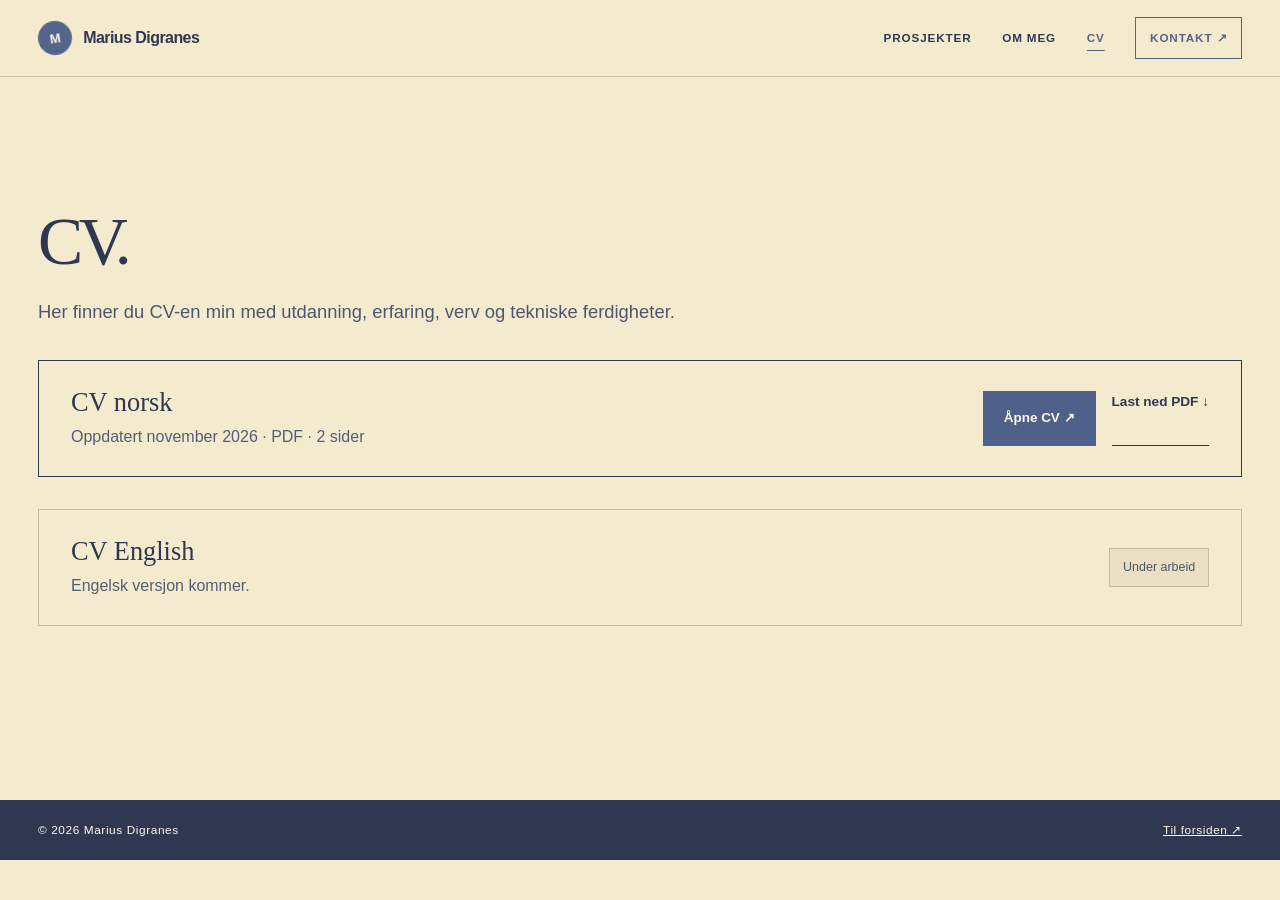
==== commit bbbff928: "Redesign portfolio with editorial storytelling, oversized project showcases and motion" ====
--- a/cv.html
+++ b/cv.html
@@ -1,4 +1,4 @@
-<!doctype html><html lang="no"><head><meta charset="utf-8"><meta name="viewport" content="width=device-width,initial-scale=1"><meta name="theme-color" content="#F4EBCF"><meta name="description" content="CV."><title>CV – Marius Digranes</title><link rel="stylesheet" href="styles.css?v=portrait-hero-1"><link rel="stylesheet" href="about.css?v=bergen-b"></head><body class="about-page"><a class="skip-link" href="#main">Hopp til innhold</a><header class="site-header"><div class="container navbar"><a class="brand" href="index.html" aria-label="Til forsiden"><span class="brand-mark" aria-hidden="true">M</span>Marius Digranes</a><nav class="nav-links" aria-label="Hovedmeny"><a href="prosjekter.html" >Prosjekter</a><a href="om-meg.html" >Om meg</a><a href="cv.html" aria-current="page">CV</a><a class="nav-accent" href="kontakt.html" >Kontakt ↗</a></nav></div></header><main class="container" id="main"><section class="story-section">
+<!doctype html><html lang="no"><head><meta charset="utf-8"><meta name="viewport" content="width=device-width,initial-scale=1"><meta name="theme-color" content="#F4EBCF"><meta name="description" content="CV."><title>CV – Marius Digranes</title><link rel="stylesheet" href="styles.css?v=studio-2"><link rel="stylesheet" href="about.css?v=bergen-b"><link rel="stylesheet" href="studio.css?v=studio-2"></head><body class="about-page"><a class="skip-link" href="#main">Hopp til innhold</a><header class="site-header"><div class="container navbar"><a class="brand" href="index.html" aria-label="Til forsiden"><span class="brand-mark" aria-hidden="true">M</span>Marius Digranes</a><nav class="nav-links" aria-label="Hovedmeny"><a href="prosjekter.html" >Prosjekter</a><a href="om-meg.html" >Om meg</a><a href="cv.html" aria-current="page">CV</a><a class="nav-accent" href="kontakt.html" >Kontakt ↗</a></nav></div></header><main class="container" id="main"><section class="story-section">
 <h1 class="display-title">CV.</h1>
 <p class="large-body" style="max-width:700px">Her finner du CV-en min med utdanning, erfaring, verv og tekniske ferdigheter.</p>
 <div class="cv-block">
@@ -10,4 +10,4 @@
 </div>
 <div class="cv-block" style="border-color:var(--line);margin-bottom:4rem"><div><h3>CV English</h3><p>Engelsk versjon kommer.</p></div><span class="muted-pill">Under arbeid</span></div>
 </section></main><footer class="footer"><div class="container footer-inner"><span>© 2026 Marius Digranes</span><a href="index.html">Til forsiden ↗</a></div></footer>  <script src="site-motion.js?v=bergen-b" defer></script>
-</body></html>+<script src="studio.js?v=studio-2" defer></script></body></html>
--- a/studio.css
+++ b/studio.css
@@ -0,0 +1,193 @@
+/* STUDIO 02 — editorial portfolio language inspired by bold Swiss layout principles.
+   All values are original; the existing design system remains the fallback. */
+:root { --studio-blue:#596995; --studio-blue-deep:#394969; --studio-cream:#FFF8E8; --studio-sand:#F4EBCF; --studio-ink:#2F3850; --studio-line:#C8BA9A; }
+body { overflow-x:clip; }
+.studio-home,.studio-projects-page { background:var(--studio-sand); }
+.studio-home .site-header { background:var(--studio-blue);border-color:rgba(255,248,232,.18); }
+.studio-home .site-header .brand,.studio-home .site-header .nav-links a{color:var(--studio-cream);}
+.studio-home .site-header .brand-mark{background:var(--studio-cream);color:var(--studio-blue);}
+.studio-home .site-header .nav-links .nav-accent{border-color:rgba(255,248,232,.65);}
+.studio-home .site-header .nav-links .nav-accent:hover{background:var(--studio-cream);color:var(--studio-blue);}
+.studio-home .site-header .nav-links a:hover{color:var(--studio-cream);}
+.site-header .navbar{min-height:76px;}
+.site-header .brand{font-family:var(--sans);font-weight:850;font-size:1rem;letter-spacing:-.035em;}
+.site-header .nav-links a{font-size:.73rem;letter-spacing:.075em;}
+.studio-period{color:#8494BB;}
+.studio-home .studio-hero{position:relative;min-height:min(840px,calc(100svh - 76px));padding:0;width:100%;background:var(--studio-blue);color:var(--studio-cream);overflow:hidden;}
+.studio-hero-content{position:relative;z-index:2;min-height:min(840px,calc(100svh - 76px));display:flex;flex-direction:column;padding-block:clamp(24px,3vw,44px) 36px;}
+.studio-hero-topline,.studio-hero-bottom,.studio-chapter{display:flex;justify-content:space-between;align-items:baseline;gap:20px;font-family:var(--sans);font-size:.71rem;font-weight:780;letter-spacing:.14em;text-transform:uppercase;}
+.studio-hero-topline{border-bottom:1px solid rgba(255,248,232,.27);padding-bottom:17px;color:rgba(255,248,232,.74);}
+.studio-hero-main{display:grid;grid-template-columns:minmax(0,1.25fr) minmax(0,.75fr);align-items:center;gap:clamp(26px,4vw,68px);flex:1;padding-block:clamp(55px,6vw,100px) 52px;}
+.studio-hero-copy{min-width:0;}
+.studio-hero-serial{font-size:.73rem;font-weight:750;letter-spacing:.14em;line-height:1.5;color:#F4EBCF;margin:0 0 clamp(24px,3vw,43px);}
+.studio-home .studio-hero h1{font-family:var(--sans);font-weight:850;font-style:normal;font-size:clamp(5rem,8vw,9.35rem);letter-spacing:-.095em;line-height:.86;color:var(--studio-cream);margin:0 0 clamp(32px,4vw,52px);white-space:nowrap;max-width:unset;}
+.studio-home .studio-hero h1 em{font-family:var(--serif);font-weight:400;letter-spacing:-.075em;font-size:1.06em;font-style:italic;color:var(--studio-cream);}
+.studio-hero-strap{font-size:clamp(.95rem,1.3vw,1.13rem);line-height:1.65;max-width:430px;color:rgba(255,248,232,.85);margin:0 0 29px;}
+.studio-hero-actions{display:flex;align-items:center;gap:clamp(14px,2vw,28px);flex-wrap:wrap;}
+.studio-pill{display:inline-flex;align-items:center;gap:28px;padding:13px 19px;border:1px solid currentColor;border-radius:100px;font-size:.78rem;font-weight:800;text-decoration:none;letter-spacing:.015em;transition:background .28s,color .28s,transform .35s cubic-bezier(.16,1,.3,1);}
+.studio-pill:hover{transform:translateY(-3px);}
+.studio-pill--light{background:var(--studio-cream);color:var(--studio-ink);border-color:var(--studio-cream);}
+.studio-pill--light:hover{background:#E7D39E;color:var(--studio-ink);}
+.studio-underlined{font-size:.81rem;font-weight:720;color:var(--studio-cream);text-underline-offset:7px;}
+.studio-hero-portrait{position:relative;margin:0;justify-self:end;width:min(100%,400px);max-width:400px;transform:rotate(3deg);transition:transform .7s cubic-bezier(.16,1,.3,1);}
+.studio-hero-portrait .hero-portrait-frame{border-width:5px;box-shadow:19px 20px 0 rgba(29,38,67,.3),0 26px 60px rgba(21,30,50,.22);}
+.studio-hero-portrait:hover{transform:rotate(0deg) translateY(-7px);}
+.studio-hero-bottom{margin-top:auto;padding-top:24px;border-top:1px solid rgba(255,248,232,.27);color:rgba(255,248,232,.72);position:relative;}
+.studio-scroll-cue{color:inherit;text-decoration:none;transition:color .2s;}
+.studio-scroll-cue:hover{color:#fff;}
+.studio-scroll-cue span{display:inline-block;margin-left:14px;transition:transform .25s;}
+.studio-scroll-cue:hover span{transform:translateY(5px);}
+.studio-home .bergen-signature{right:max(36px,calc((100vw - 1240px)/2));bottom:80px;z-index:3;font-size:clamp(1.1rem,1.5vw,1.65rem);}
+.studio-home .bergen-rain{opacity:.56;}
+.studio-ticker{position:relative;overflow:hidden;background:var(--studio-sand);color:var(--studio-blue);border-block:1px solid var(--studio-line);padding:20px 0;}
+.studio-ticker-track{display:flex;width:max-content;gap:2.5rem;white-space:nowrap;animation:studio-marquee 31s linear infinite;}
+.studio-ticker-track span{font-size:clamp(.95rem,1.65vw,1.5rem);font-weight:830;letter-spacing:.045em;}
+.studio-ticker-track i{font-size:.82em;font-style:normal;margin:0 1.2rem;color:#A2AFCB;}
+@keyframes studio-marquee{to{transform:translateX(calc(-50% - 1.25rem));}}
+.studio-manifest{padding-block:clamp(95px,12vw,190px);background:var(--studio-sand);}
+.studio-chapter{border-bottom:1px solid var(--studio-line);padding-bottom:16px;color:var(--studio-ink);}
+.studio-manifest-grid{display:grid;grid-template-columns:minmax(0,1.6fr) minmax(0,.67fr);gap:clamp(30px,6vw,112px);align-items:end;padding-top:clamp(65px,8vw,130px);}
+.studio-statement{font-family:var(--sans);font-size:clamp(4rem,8vw,9rem);font-weight:850;letter-spacing:-.09em;line-height:1.02;margin:0;}
+.studio-statement em{font-family:var(--serif);font-size:.91em;font-weight:400;letter-spacing:-.065em;color:var(--studio-blue);font-style:italic;}
+.studio-manifest-aside{border-top:1px solid var(--studio-ink);padding-top:17px;}
+.studio-asterisk{display:block;font-family:var(--serif);font-size:clamp(2.3rem,4vw,4rem);color:var(--studio-blue);margin-bottom:28px;}
+.studio-manifest-aside p{line-height:1.72;color:var(--ink-soft);font-size:clamp(.93rem,1.15vw,1.05rem);margin:0 0 16px;}
+.studio-text-arrow{display:inline-flex;gap:12px;align-items:center;font-size:.82rem;font-weight:750;text-underline-offset:5px;margin-top:22px;}
+.studio-work{background:#FFF8E8;padding-block:clamp(85px,10vw,155px);border-top:1px solid var(--studio-line);}
+.studio-work-heading{display:flex;justify-content:space-between;align-items:end;gap:35px;padding:clamp(44px,7vw,100px) 0 clamp(45px,7vw,95px);}
+.studio-work-heading h2{font-family:var(--sans);font-size:clamp(4.4rem,10vw,11rem);font-weight:850;line-height:.91;letter-spacing:-.095em;margin:0;}
+.studio-work-heading p{max-width:270px;color:var(--ink-soft);font-size:1rem;line-height:1.65;margin:0 0 7px;}
+.studio-project-list{display:grid;gap:clamp(26px,5vw,80px);}
+.studio-project{display:grid;grid-template-columns:minmax(0,.68fr) minmax(0,1.32fr);border-top:1px solid var(--studio-line);padding-top:clamp(24px,3vw,43px);gap:clamp(22px,4vw,72px);text-decoration:none;color:var(--studio-ink);position:relative;}
+.studio-project:nth-child(2){grid-template-columns:minmax(0,1.32fr) minmax(0,.68fr);}
+.studio-project:nth-child(2) .studio-project-media{grid-column:1;grid-row:1;}
+.studio-project:nth-child(2) .studio-project-intro{grid-column:2;grid-row:1;}
+.studio-project-intro{display:flex;flex-direction:column;min-width:0;padding-top:6px;}
+.studio-project-index{display:flex;justify-content:space-between;gap:16px;color:var(--muted);font-size:.67rem;font-weight:760;letter-spacing:.115em;}
+.studio-project h3{font-family:var(--sans);font-weight:830;font-size:clamp(2.8rem,4.9vw,5.8rem);letter-spacing:-.075em;line-height:1.01;margin:clamp(40px,5vw,90px) 0 16px;}
+.studio-project-type{font-size:.69rem;letter-spacing:.075em;text-transform:uppercase;font-weight:750;margin:0 0 14px;color:var(--studio-blue);}
+.studio-project-summary{font-size:clamp(.95rem,1.2vw,1.06rem);line-height:1.65;max-width:340px;color:var(--ink-soft);margin:0 0 22px;}
+.studio-project-link{display:flex;align-items:center;justify-content:space-between;gap:15px;align-self:flex-start;min-width:200px;padding:12px 0;border-bottom:1px solid var(--studio-ink);font-size:.81rem;font-weight:780;transition:gap .3s;}
+.studio-project:hover .studio-project-link{gap:24px;}
+.studio-project-media{min-height:clamp(340px,39vw,565px);width:100%;overflow:hidden;position:relative;isolation:isolate;display:grid;place-items:center;padding:clamp(40px,4vw,62px);}
+.studio-project-media img{display:block;max-width:100%;height:auto;transition:transform .75s cubic-bezier(.16,1,.3,1);}
+.studio-project-media--snap{background:#CDD9EA;}
+.studio-project-media--snap>img{box-shadow:15px 20px 34px rgba(45,56,79,.19);width:97%;object-fit:contain;transform:rotate(-2deg);}
+.studio-project:hover .studio-project-media--snap>img{transform:rotate(0deg) scale(1.035);}
+.studio-project-media--skred{background:#D9C591;}
+.studio-phone-stack{display:flex;gap:clamp(5px,1.5vw,25px);align-items:center;justify-content:center;width:100%;height:100%;}
+.studio-phone-stack img{width:46%;max-height:500px;object-fit:contain;filter:drop-shadow(8px 15px 9px rgba(45,43,35,.16));transform:rotate(-5deg) translateY(8px);}
+.studio-phone-stack img:nth-child(2){transform:rotate(6deg) translateY(-8px);}
+.studio-project:hover .studio-phone-stack img{transform:rotate(-2deg) translateY(-3px);}
+.studio-project:hover .studio-phone-stack img:nth-child(2){transform:rotate(3deg) translateY(-10px);}
+.studio-project-media--jobb{background:#596995;}
+.studio-project-media--jobb>img{box-shadow:14px 18px 34px rgba(24,36,62,.3);width:95%;max-height:430px;object-fit:contain;transform:rotate(2deg);}
+.studio-project:hover .studio-project-media--jobb>img{transform:rotate(0) scale(1.035);}
+.studio-media-note{position:absolute;top:20px;left:23px;font-size:.64rem;font-weight:800;letter-spacing:.11em;z-index:2;color:var(--studio-ink);}
+.studio-project-media--jobb .studio-media-note{color:var(--studio-cream);}
+.studio-media-corner{position:absolute;right:23px;bottom:17px;color:var(--studio-ink);font-size:1.45rem;font-weight:500;}
+.studio-project-media--jobb .studio-media-corner{color:var(--studio-cream);}
+.studio-small-project{display:grid;grid-template-columns:95px minmax(0,1fr) minmax(140px,1fr) auto;align-items:center;column-gap:20px;border-top:1px solid var(--studio-line);border-bottom:1px solid var(--studio-line);padding:32px 0;}
+.studio-small-project span{font-size:.73rem;letter-spacing:.035em;color:var(--muted);}
+.studio-small-project strong{font-family:var(--serif);font-size:clamp(1.9rem,3vw,3.2rem);font-weight:400;letter-spacing:-.045em;}
+.studio-small-project .studio-in-progress{font-size:.67rem;border:1px solid var(--studio-line);padding:9px 12px;white-space:nowrap;}
+.studio-all-work{display:flex;justify-content:space-between;gap:20px;text-decoration:none;border-bottom:1px solid var(--studio-ink);padding:25px 0;margin-top:clamp(40px,5vw,70px);font-size:clamp(1.1rem,2vw,1.65rem);font-weight:760;transition:color .2s,padding .25s;}
+.studio-all-work:hover{color:var(--studio-blue);padding-right:8px;}
+.studio-approach{background:#596995;color:var(--studio-cream);padding-block:clamp(85px,11vw,170px);}
+.studio-approach .studio-chapter{color:rgba(255,248,232,.81);border-color:rgba(255,248,232,.3);}
+.studio-approach-head{display:flex;justify-content:space-between;align-items:end;gap:40px;padding:clamp(50px,8vw,110px) 0;}
+.studio-approach-head h2{font-size:clamp(4rem,8.3vw,9rem);font-family:var(--sans);font-weight:850;letter-spacing:-.09em;line-height:.96;margin:0;}
+.studio-approach-head h2 em{font-family:var(--serif);font-size:.96em;font-weight:400;letter-spacing:-.075em;}
+.studio-approach-head p{max-width:265px;color:rgba(255,248,232,.86);font-size:1rem;line-height:1.7;margin:0 0 7px;}
+.studio-steps{display:grid;grid-template-columns:repeat(3,minmax(0,1fr));gap:clamp(17px,3vw,45px);}
+.studio-step{border-top:1px solid rgba(255,248,232,.35);padding-top:23px;}
+.studio-step>span{font-size:.76rem;letter-spacing:.14em;}
+.studio-step h3{font-size:clamp(2rem,3vw,3.7rem);font-weight:740;letter-spacing:-.06em;margin:clamp(36px,4vw,70px) 0 14px;}
+.studio-step p{font-size:.93rem;line-height:1.7;max-width:320px;color:rgba(255,248,232,.8);}
+.studio-end{background:var(--studio-sand);padding-block:clamp(85px,11vw,155px);}
+.studio-end-inner>span{font-size:.7rem;font-weight:800;letter-spacing:.14em;}
+.studio-end h2{font-family:var(--sans);font-size:clamp(3rem,8vw,8.3rem);font-weight:840;letter-spacing:-.09em;line-height:1.05;margin:clamp(30px,4vw,65px) 0;}
+.studio-end-link{display:inline-flex;align-items:center;gap:clamp(20px,4vw,80px);font-family:var(--serif);font-size:clamp(1.3rem,3.7vw,3.4rem);text-decoration:none;border-bottom:1px solid var(--studio-ink);padding-bottom:12px;letter-spacing:-.045em;overflow-wrap:anywhere;}
+.studio-footer{background:#2F3850;color:#FFF8E8;}
+.studio-footer-inner{display:grid;grid-template-columns:1fr auto;gap:28px;padding-block:clamp(40px,6vw,75px) 27px;}
+.studio-footer-word{font-size:clamp(3.5rem,8vw,9rem);font-weight:840;letter-spacing:-.1em;line-height:1;}
+.studio-footer-inner p{font-size:.84rem;letter-spacing:.02em;color:rgba(255,248,232,.72);}
+.studio-footer-links{display:flex;flex-direction:column;gap:17px;align-items:flex-end;padding-top:10px;font-size:.8rem;font-weight:750;letter-spacing:.06em;text-transform:uppercase;}
+.studio-footer-links a{color:inherit;text-decoration:none;}
+.studio-footer-links a:hover{text-decoration:underline;text-underline-offset:5px;}
+.studio-footer-bottom{grid-column:1/-1;display:flex;justify-content:space-between;border-top:1px solid rgba(255,248,232,.3);padding-top:18px;font-size:.7rem;color:rgba(255,248,232,.7);letter-spacing:.04em;}
+.studio-listing-intro{background:var(--studio-sand);padding:clamp(75px,10vw,160px) 0 clamp(65px,8vw,110px);}
+.studio-listing-intro h1{font-size:clamp(4.2rem,11vw,12rem);font-weight:850;letter-spacing:-.1em;line-height:.99;margin:clamp(52px,8vw,115px) 0 27px;}
+.studio-listing-intro p{font-size:clamp(1.05rem,1.5vw,1.3rem);max-width:580px;color:var(--ink-soft);line-height:1.6;}
+.studio-work--listing{padding-top:55px;}
+.studio-listing-end{padding:0 0 clamp(70px,10vw,135px);background:#FFF8E8;}
+.studio-listing-end a{display:flex;justify-content:space-between;padding:20px 0;border-top:1px solid var(--studio-ink);border-bottom:1px solid var(--studio-ink);text-decoration:none;font-size:clamp(1.2rem,2vw,1.7rem);font-weight:760;}
+/* A shared fine-grain motion grammar also applies to existing detail pages. */
+@media(prefers-reduced-motion:no-preference){
+ .studio-reveal{opacity:1;transform:none;}
+ .studio-reveal.studio-before{opacity:0;transform:translateY(34px);}
+ .studio-reveal.studio-before.studio-visible{opacity:1;transform:translateY(0);transition:opacity .85s cubic-bezier(.16,1,.3,1),transform .9s cubic-bezier(.16,1,.3,1);}
+ .studio-project-media img{will-change:transform;}
+ .studio-home .studio-hero-copy{animation:studio-hero-enter 1s cubic-bezier(.16,1,.3,1) both;}
+ .studio-home .studio-hero-portrait{animation:studio-portrait-enter 1.05s .13s cubic-bezier(.16,1,.3,1) both;}
+}
+@keyframes studio-hero-enter{from{opacity:0;transform:translateY(30px)}to{opacity:1;transform:translateY(0)}}
+@keyframes studio-portrait-enter{from{opacity:0;translate:0 25px}to{opacity:1;translate:0 0}}
+@media(max-width:1050px){
+ .studio-home .studio-hero h1{font-size:clamp(3.9rem,7.4vw,7.5rem);}
+ .studio-hero-main{grid-template-columns:minmax(0,1.12fr) minmax(0,.88fr);gap:24px;}
+ .studio-statement{font-size:clamp(3.5rem,7.3vw,6.5rem);}
+ .studio-project h3{margin-top:42px;}
+}
+@media(max-width:820px){
+ .studio-home .studio-hero{min-height:0;}
+ .studio-hero-content{min-height:0;}
+ .studio-hero-main{grid-template-columns:minmax(0,1fr);gap:clamp(42px,6vw,60px);padding:65px 0 55px;}
+ .studio-home .studio-hero h1{font-size:clamp(4.7rem,12vw,8rem);}
+ .studio-hero-portrait{justify-self:center;width:min(70%,365px);max-width:365px;}
+ .studio-home .bergen-signature{right:22px;bottom:76px;}
+ .studio-manifest-grid{grid-template-columns:1fr;gap:44px;}
+ .studio-manifest-aside{max-width:520px;margin-left:auto;}
+ .studio-work-heading,.studio-approach-head{align-items:flex-start;flex-direction:column;gap:22px;}
+ .studio-work-heading p,.studio-approach-head p{max-width:550px;}
+ .studio-small-project{grid-template-columns:1fr 1fr;gap:12px;}
+ .studio-small-project .studio-in-progress{justify-self:start;}
+}
+@media(max-width:700px){
+ .studio-home .site-header .navbar{min-height:76px;}
+ .studio-hero-topline,.studio-hero-bottom,.studio-chapter{font-size:.61rem;letter-spacing:.065em;}
+ .studio-hero-topline span:last-child{display:none;}
+ .studio-hero-main{padding-top:58px;}
+ .studio-home .studio-hero h1{font-size:clamp(3.6rem,12.2vw,6.3rem);}
+ .studio-hero-serial{font-size:.62rem;}
+ .studio-hero-strap{font-size:.94rem;}
+ .studio-hero-portrait{width:min(73%,320px);}
+ .studio-home .bergen-signature{font-size:1.1rem;bottom:75px;}
+ .studio-manifest,.studio-work,.studio-approach,.studio-end{padding-block:75px;}
+ .studio-statement{font-size:clamp(3.05rem,9vw,5.8rem);}
+ .studio-work-heading{padding:48px 0 54px;}
+ .studio-work-heading h2{font-size:clamp(3.6rem,12vw,7rem);}
+ .studio-project,.studio-project:nth-child(2){display:flex;flex-direction:column;gap:20px;}
+ .studio-project:nth-child(2) .studio-project-media,.studio-project:nth-child(2) .studio-project-intro{grid-row:auto;grid-column:auto;}
+ .studio-project-intro{order:0;}
+ .studio-project-media{order:1;min-height:300px;padding:35px;}
+ .studio-project h3{margin:26px 0 11px;font-size:clamp(3rem,11vw,5rem);}
+ .studio-project-index{font-size:.62rem;}
+ .studio-project-link{min-width:170px;}
+ .studio-phone-stack img{max-height:350px;}
+ .studio-steps{grid-template-columns:1fr;gap:25px;}
+ .studio-step h3{margin:20px 0 8px;}
+ .studio-step p{margin:0 0 10px;}
+ .studio-small-project{grid-template-columns:1fr;gap:10px;}
+ .studio-small-project strong{font-size:2.5rem;}
+ .studio-footer-inner{grid-template-columns:1fr;}
+ .studio-footer-links{align-items:flex-start;flex-direction:row;flex-wrap:wrap;gap:20px;padding:0;}
+ .studio-footer-bottom{gap:13px;flex-direction:column;}
+ .studio-listing-intro h1{font-size:clamp(3.65rem,12.4vw,6rem);overflow-wrap:anywhere;}
+ .studio-end h2{font-size:clamp(3.2rem,10vw,6rem);}
+ .studio-end-link{font-size:clamp(1.38rem,5.5vw,2.6rem);}
+}
+@media(prefers-reduced-motion:reduce){
+ .studio-ticker-track,.studio-project-media img,.studio-hero-copy,.studio-hero-portrait{animation:none!important;transition:none!important;}
+ .studio-reveal,.studio-reveal.studio-before{opacity:1!important;transform:none!important;}
+}
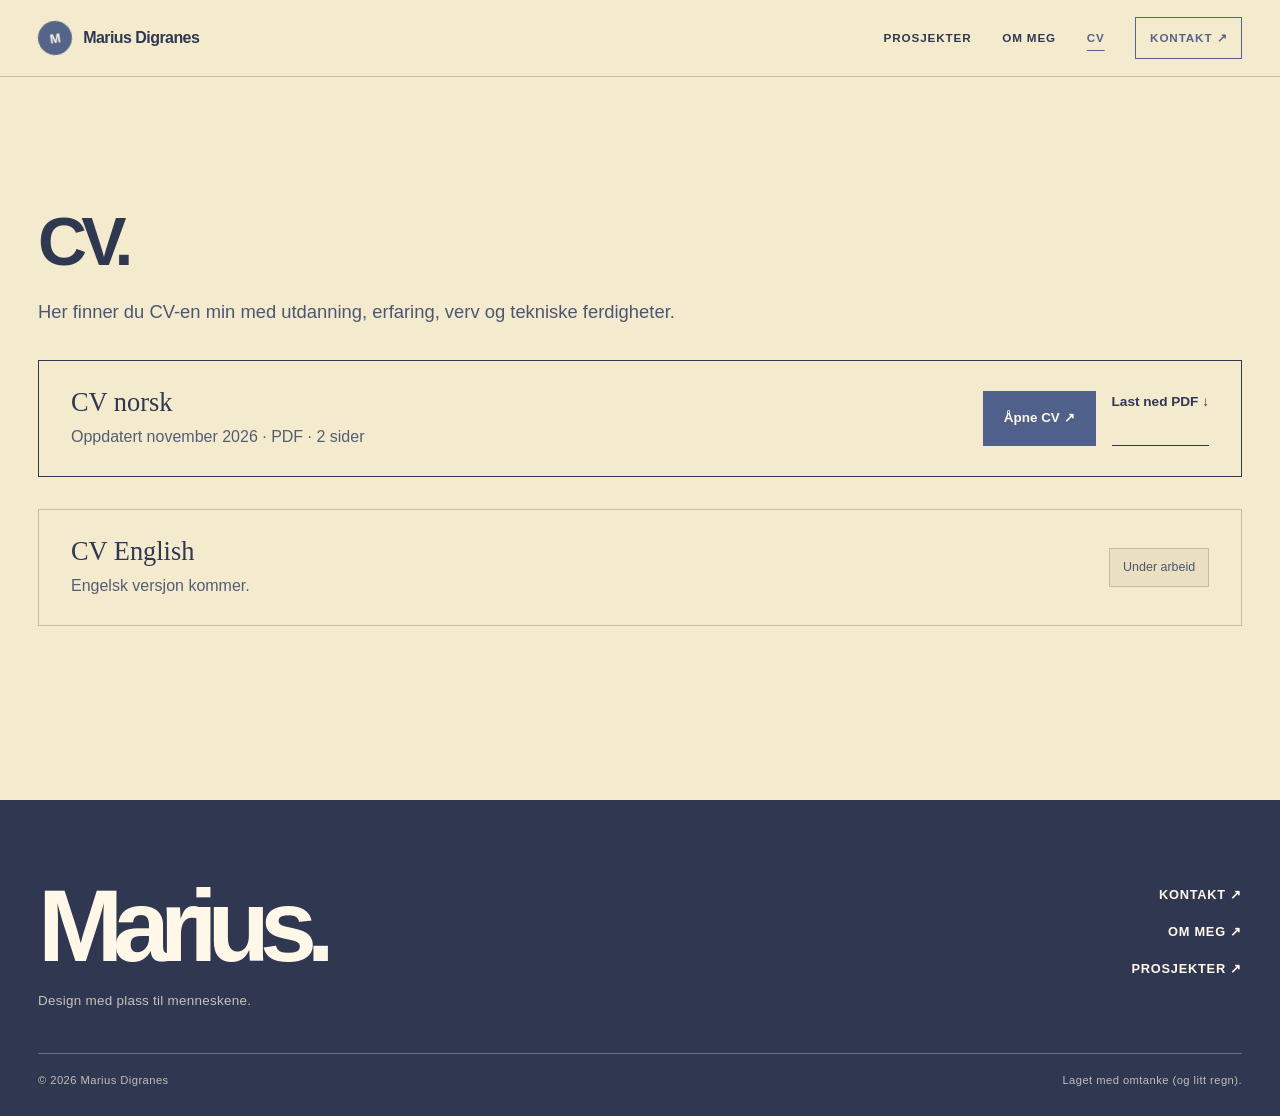
==== commit c18e078b: "Align portfolio footers and refresh redesigned styles across all pages" ====
--- a/cv.html
+++ b/cv.html
@@ -1,4 +1,4 @@
-<!doctype html><html lang="no"><head><meta charset="utf-8"><meta name="viewport" content="width=device-width,initial-scale=1"><meta name="theme-color" content="#F4EBCF"><meta name="description" content="CV."><title>CV – Marius Digranes</title><link rel="stylesheet" href="styles.css?v=studio-2"><link rel="stylesheet" href="about.css?v=bergen-b"><link rel="stylesheet" href="studio.css?v=studio-2"></head><body class="about-page"><a class="skip-link" href="#main">Hopp til innhold</a><header class="site-header"><div class="container navbar"><a class="brand" href="index.html" aria-label="Til forsiden"><span class="brand-mark" aria-hidden="true">M</span>Marius Digranes</a><nav class="nav-links" aria-label="Hovedmeny"><a href="prosjekter.html" >Prosjekter</a><a href="om-meg.html" >Om meg</a><a href="cv.html" aria-current="page">CV</a><a class="nav-accent" href="kontakt.html" >Kontakt ↗</a></nav></div></header><main class="container" id="main"><section class="story-section">
+<!doctype html><html lang="no"><head><meta charset="utf-8"><meta name="viewport" content="width=device-width,initial-scale=1"><meta name="theme-color" content="#F4EBCF"><meta name="description" content="CV."><title>CV – Marius Digranes</title><link rel="stylesheet" href="styles.css?v=studio-3"><link rel="stylesheet" href="about.css?v=bergen-b"><link rel="stylesheet" href="studio.css?v=studio-3"></head><body class="about-page"><a class="skip-link" href="#main">Hopp til innhold</a><header class="site-header"><div class="container navbar"><a class="brand" href="index.html" aria-label="Til forsiden"><span class="brand-mark" aria-hidden="true">M</span>Marius Digranes</a><nav class="nav-links" aria-label="Hovedmeny"><a href="prosjekter.html" >Prosjekter</a><a href="om-meg.html" >Om meg</a><a href="cv.html" aria-current="page">CV</a><a class="nav-accent" href="kontakt.html" >Kontakt ↗</a></nav></div></header><main class="container" id="main"><section class="story-section">
 <h1 class="display-title">CV.</h1>
 <p class="large-body" style="max-width:700px">Her finner du CV-en min med utdanning, erfaring, verv og tekniske ferdigheter.</p>
 <div class="cv-block">
@@ -9,5 +9,9 @@
   </div>
 </div>
 <div class="cv-block" style="border-color:var(--line);margin-bottom:4rem"><div><h3>CV English</h3><p>Engelsk versjon kommer.</p></div><span class="muted-pill">Under arbeid</span></div>
-</section></main><footer class="footer"><div class="container footer-inner"><span>© 2026 Marius Digranes</span><a href="index.html">Til forsiden ↗</a></div></footer>  <script src="site-motion.js?v=bergen-b" defer></script>
-<script src="studio.js?v=studio-2" defer></script></body></html>+</section></main><footer class="footer studio-footer"><div class="container studio-footer-inner">
+ <div><span class="studio-footer-word">Marius.</span><p>Design med plass til menneskene.</p></div>
+ <div class="studio-footer-links"><a href="kontakt.html">Kontakt ↗</a><a href="om-meg.html">Om meg ↗</a><a href="prosjekter.html">Prosjekter ↗</a></div>
+ <div class="studio-footer-bottom"><span>© 2026 Marius Digranes</span><span>Laget med omtanke (og litt regn).</span></div>
+</div></footer>  <script src="site-motion.js?v=bergen-b" defer></script>
+<script src="studio.js?v=studio-3" defer></script></body></html>
--- a/studio.css
+++ b/studio.css
@@ -191,3 +191,43 @@
  .studio-ticker-track,.studio-project-media img,.studio-hero-copy,.studio-hero-portrait{animation:none!important;transition:none!important;}
  .studio-reveal,.studio-reveal.studio-before{opacity:1!important;transform:none!important;}
 }
+
+
+/* Subpages belong to the same editorial family without changing their grids. */
+.about-page .journey-heading h1,
+.about-page .display-title,
+.project-intro h1,
+.contact-page .contact-opening .display-title {
+  font-family:var(--sans);
+  font-weight:820;
+  letter-spacing:-.085em;
+}
+.about-page .journey-heading h1 span,
+.project-intro .period,
+.contact-period { color:#596995; }
+.about-page .journey-copy h2 { letter-spacing:-.064em; }
+.project-page .project-facts,
+.about-page .journey-heading,
+.contact-page .contact-socials { border-color:var(--studio-line); }
+.project-page .project-intro>p { max-width:830px; }
+.project-shot img { transition:transform .55s cubic-bezier(.16,1,.3,1),filter .25s; }
+@media (hover:hover) and (pointer:fine) and (prefers-reduced-motion:no-preference) {
+  .project-shot:hover img { transform:translateY(-4px); }
+}
+/* Same-origin page transitions in browsers that support them. */
+@view-transition { navigation:auto; }
+@media(prefers-reduced-motion:no-preference){
+  ::view-transition-old(root){animation:studio-page-out .17s ease both;}
+  ::view-transition-new(root){animation:studio-page-in .28s ease-out both;}
+}
+@keyframes studio-page-out { to {opacity:0;filter:blur(2px);} }
+@keyframes studio-page-in {from {opacity:0;transform:translateY(7px);} to {opacity:1;transform:translateY(0);} }
+
+@media(max-width:360px){
+  .studio-home .studio-hero h1{font-size:clamp(3rem,10.9vw,3.6rem);}
+  .studio-hero-actions{align-items:flex-start;flex-direction:column;}
+  .studio-work-heading h2{font-size:3.5rem;}
+}
+@media(prefers-reduced-motion:reduce){
+  ::view-transition-old(root),::view-transition-new(root){animation-duration:.01ms!important;}
+}
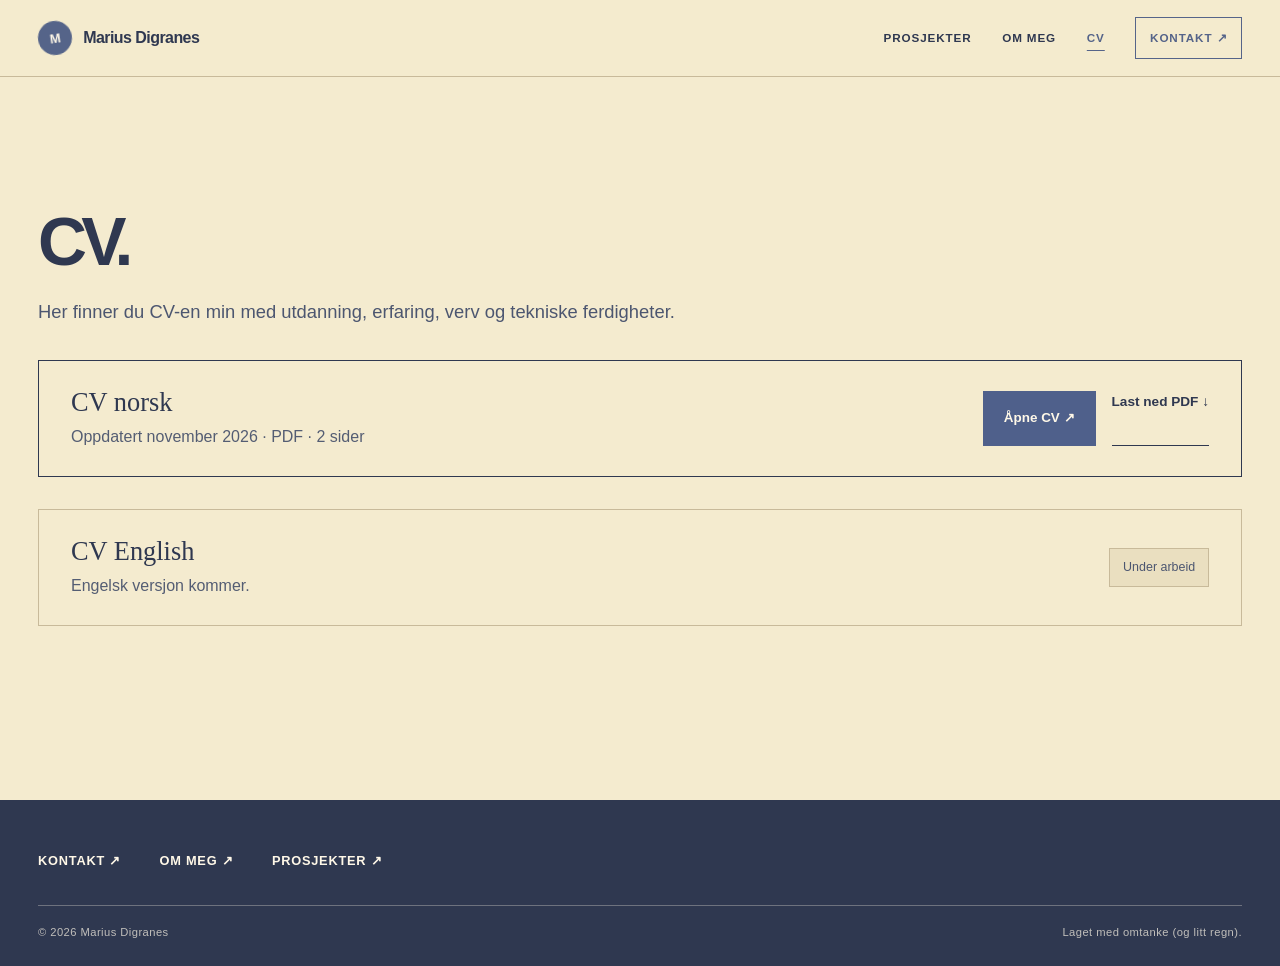
==== commit c54f9de7: "Simplify homepage labels, remove extra sections and streamline all footers" ====
--- a/cv.html
+++ b/cv.html
@@ -1,4 +1,4 @@
-<!doctype html><html lang="no"><head><meta charset="utf-8"><meta name="viewport" content="width=device-width,initial-scale=1"><meta name="theme-color" content="#F4EBCF"><meta name="description" content="CV."><title>CV – Marius Digranes</title><link rel="stylesheet" href="styles.css?v=studio-3"><link rel="stylesheet" href="about.css?v=bergen-b"><link rel="stylesheet" href="studio.css?v=studio-3"></head><body class="about-page"><a class="skip-link" href="#main">Hopp til innhold</a><header class="site-header"><div class="container navbar"><a class="brand" href="index.html" aria-label="Til forsiden"><span class="brand-mark" aria-hidden="true">M</span>Marius Digranes</a><nav class="nav-links" aria-label="Hovedmeny"><a href="prosjekter.html" >Prosjekter</a><a href="om-meg.html" >Om meg</a><a href="cv.html" aria-current="page">CV</a><a class="nav-accent" href="kontakt.html" >Kontakt ↗</a></nav></div></header><main class="container" id="main"><section class="story-section">
+<!doctype html><html lang="no"><head><meta charset="utf-8"><meta name="viewport" content="width=device-width,initial-scale=1"><meta name="theme-color" content="#F4EBCF"><meta name="description" content="CV."><title>CV – Marius Digranes</title><link rel="stylesheet" href="styles.css?v=studio-3"><link rel="stylesheet" href="about.css?v=bergen-b"><link rel="stylesheet" href="studio.css?v=studio-4"></head><body class="about-page"><a class="skip-link" href="#main">Hopp til innhold</a><header class="site-header"><div class="container navbar"><a class="brand" href="index.html" aria-label="Til forsiden"><span class="brand-mark" aria-hidden="true">M</span>Marius Digranes</a><nav class="nav-links" aria-label="Hovedmeny"><a href="prosjekter.html" >Prosjekter</a><a href="om-meg.html" >Om meg</a><a href="cv.html" aria-current="page">CV</a><a class="nav-accent" href="kontakt.html" >Kontakt ↗</a></nav></div></header><main class="container" id="main"><section class="story-section">
 <h1 class="display-title">CV.</h1>
 <p class="large-body" style="max-width:700px">Her finner du CV-en min med utdanning, erfaring, verv og tekniske ferdigheter.</p>
 <div class="cv-block">
@@ -10,7 +10,6 @@
 </div>
 <div class="cv-block" style="border-color:var(--line);margin-bottom:4rem"><div><h3>CV English</h3><p>Engelsk versjon kommer.</p></div><span class="muted-pill">Under arbeid</span></div>
 </section></main><footer class="footer studio-footer"><div class="container studio-footer-inner">
- <div><span class="studio-footer-word">Marius.</span><p>Design med plass til menneskene.</p></div>
  <div class="studio-footer-links"><a href="kontakt.html">Kontakt ↗</a><a href="om-meg.html">Om meg ↗</a><a href="prosjekter.html">Prosjekter ↗</a></div>
  <div class="studio-footer-bottom"><span>© 2026 Marius Digranes</span><span>Laget med omtanke (og litt regn).</span></div>
 </div></footer>  <script src="site-motion.js?v=bergen-b" defer></script>
--- a/studio.css
+++ b/studio.css
@@ -109,13 +109,13 @@
 .studio-end h2{font-family:var(--sans);font-size:clamp(3rem,8vw,8.3rem);font-weight:840;letter-spacing:-.09em;line-height:1.05;margin:clamp(30px,4vw,65px) 0;}
 .studio-end-link{display:inline-flex;align-items:center;gap:clamp(20px,4vw,80px);font-family:var(--serif);font-size:clamp(1.3rem,3.7vw,3.4rem);text-decoration:none;border-bottom:1px solid var(--studio-ink);padding-bottom:12px;letter-spacing:-.045em;overflow-wrap:anywhere;}
 .studio-footer{background:#2F3850;color:#FFF8E8;}
-.studio-footer-inner{display:grid;grid-template-columns:1fr auto;gap:28px;padding-block:clamp(40px,6vw,75px) 27px;}
+.studio-footer-inner{display:flex;flex-direction:column;gap:34px;padding-block:clamp(34px,4vw,56px) 25px;}
 .studio-footer-word{font-size:clamp(3.5rem,8vw,9rem);font-weight:840;letter-spacing:-.1em;line-height:1;}
 .studio-footer-inner p{font-size:.84rem;letter-spacing:.02em;color:rgba(255,248,232,.72);}
-.studio-footer-links{display:flex;flex-direction:column;gap:17px;align-items:flex-end;padding-top:10px;font-size:.8rem;font-weight:750;letter-spacing:.06em;text-transform:uppercase;}
+.studio-footer-links{display:flex;flex-direction:row;flex-wrap:wrap;gap:clamp(18px,3vw,40px);align-items:center;padding-top:0;font-size:.8rem;font-weight:750;letter-spacing:.06em;text-transform:uppercase;}
 .studio-footer-links a{color:inherit;text-decoration:none;}
 .studio-footer-links a:hover{text-decoration:underline;text-underline-offset:5px;}
-.studio-footer-bottom{grid-column:1/-1;display:flex;justify-content:space-between;border-top:1px solid rgba(255,248,232,.3);padding-top:18px;font-size:.7rem;color:rgba(255,248,232,.7);letter-spacing:.04em;}
+.studio-footer-bottom{display:flex;justify-content:space-between;gap:14px;border-top:1px solid rgba(255,248,232,.3);padding-top:18px;font-size:.7rem;color:rgba(255,248,232,.7);letter-spacing:.04em;}
 .studio-listing-intro{background:var(--studio-sand);padding:clamp(75px,10vw,160px) 0 clamp(65px,8vw,110px);}
 .studio-listing-intro h1{font-size:clamp(4.2rem,11vw,12rem);font-weight:850;letter-spacing:-.1em;line-height:.99;margin:clamp(52px,8vw,115px) 0 27px;}
 .studio-listing-intro p{font-size:clamp(1.05rem,1.5vw,1.3rem);max-width:580px;color:var(--ink-soft);line-height:1.6;}
@@ -180,8 +180,8 @@
  .studio-step p{margin:0 0 10px;}
  .studio-small-project{grid-template-columns:1fr;gap:10px;}
  .studio-small-project strong{font-size:2.5rem;}
- .studio-footer-inner{grid-template-columns:1fr;}
- .studio-footer-links{align-items:flex-start;flex-direction:row;flex-wrap:wrap;gap:20px;padding:0;}
+
+
  .studio-footer-bottom{gap:13px;flex-direction:column;}
  .studio-listing-intro h1{font-size:clamp(3.65rem,12.4vw,6rem);overflow-wrap:anywhere;}
  .studio-end h2{font-size:clamp(3.2rem,10vw,6rem);}
@@ -231,3 +231,11 @@
 @media(prefers-reduced-motion:reduce){
   ::view-transition-old(root),::view-transition-new(root){animation-duration:.01ms!important;}
 }
+
+/* Simplified, unnumbered portfolio presentation. */
+.studio-manifest-grid{padding-top:clamp(20px,3vw,42px);}
+.studio-work-heading{padding-top:0;}
+.studio-project-index:empty{display:none;}
+.studio-project-index{justify-content:flex-end;}
+.studio-manifest-aside{padding-top:22px;}
+@media(max-width:700px){.studio-manifest-grid{padding-top:8px;}}
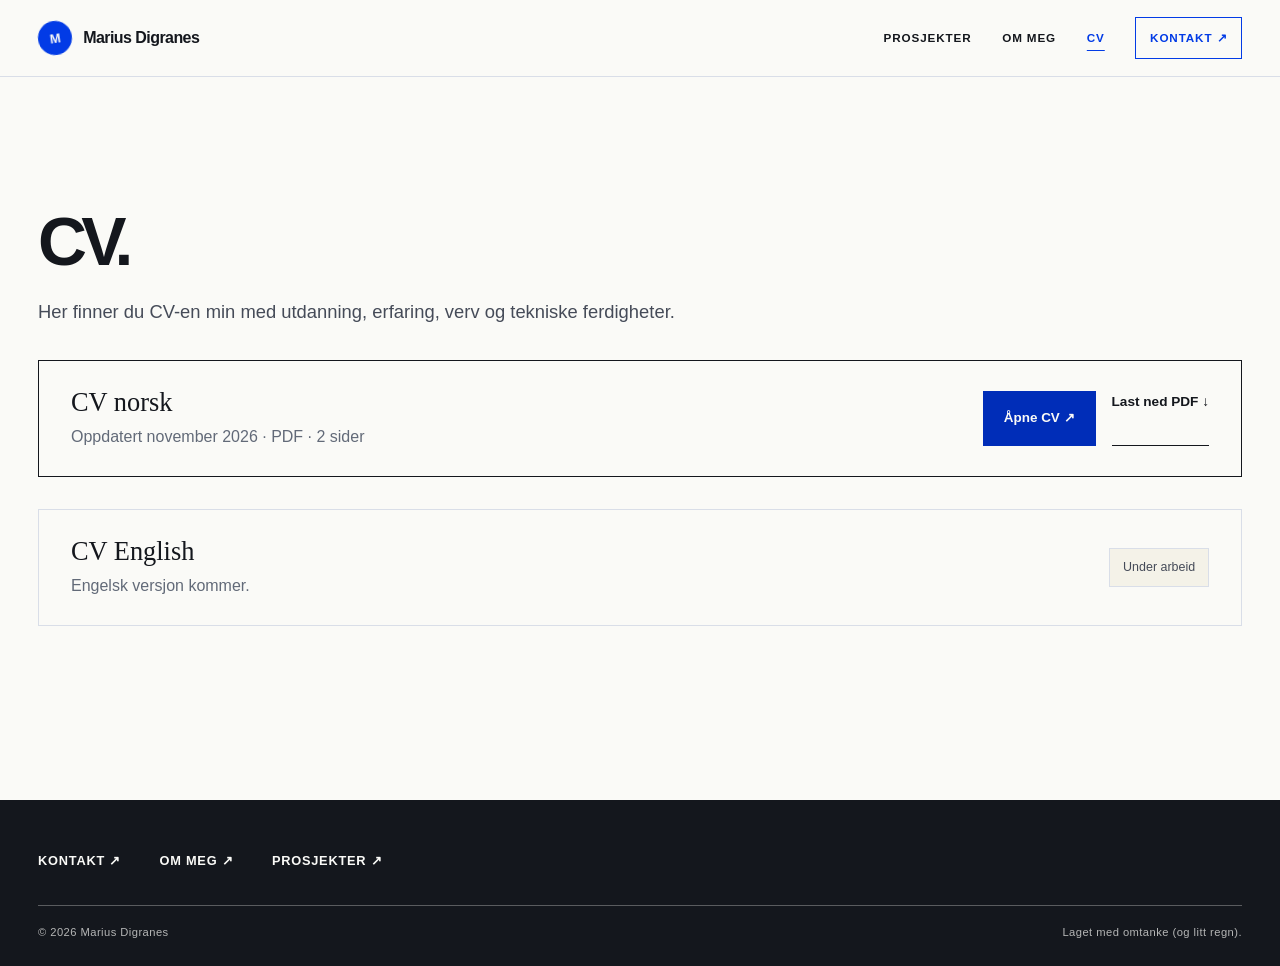
==== commit 4ef82bda: "Apply cobalt palette on homepage, portfolio overview, CV and contact" ====
--- a/cv.html
+++ b/cv.html
@@ -1,4 +1,4 @@
-<!doctype html><html lang="no"><head><meta charset="utf-8"><meta name="viewport" content="width=device-width,initial-scale=1"><meta name="theme-color" content="#F4EBCF"><meta name="description" content="CV."><title>CV – Marius Digranes</title><link rel="stylesheet" href="styles.css?v=studio-3"><link rel="stylesheet" href="about.css?v=bergen-b"><link rel="stylesheet" href="studio.css?v=studio-4"></head><body class="about-page"><a class="skip-link" href="#main">Hopp til innhold</a><header class="site-header"><div class="container navbar"><a class="brand" href="index.html" aria-label="Til forsiden"><span class="brand-mark" aria-hidden="true">M</span>Marius Digranes</a><nav class="nav-links" aria-label="Hovedmeny"><a href="prosjekter.html" >Prosjekter</a><a href="om-meg.html" >Om meg</a><a href="cv.html" aria-current="page">CV</a><a class="nav-accent" href="kontakt.html" >Kontakt ↗</a></nav></div></header><main class="container" id="main"><section class="story-section">
+<!doctype html><html lang="no"><head><meta charset="utf-8"><meta name="viewport" content="width=device-width,initial-scale=1"><meta name="theme-color" content="#FAFAF7"><meta name="description" content="CV."><title>CV – Marius Digranes</title><link rel="stylesheet" href="styles.css?v=palette-03"><link rel="stylesheet" href="about.css?v=palette-03"><link rel="stylesheet" href="studio.css?v=palette-03"></head><body class="about-page"><a class="skip-link" href="#main">Hopp til innhold</a><header class="site-header"><div class="container navbar"><a class="brand" href="index.html" aria-label="Til forsiden"><span class="brand-mark" aria-hidden="true">M</span>Marius Digranes</a><nav class="nav-links" aria-label="Hovedmeny"><a href="prosjekter.html" >Prosjekter</a><a href="om-meg.html" >Om meg</a><a href="cv.html" aria-current="page">CV</a><a class="nav-accent" href="kontakt.html" >Kontakt ↗</a></nav></div></header><main class="container" id="main"><section class="story-section">
 <h1 class="display-title">CV.</h1>
 <p class="large-body" style="max-width:700px">Her finner du CV-en min med utdanning, erfaring, verv og tekniske ferdigheter.</p>
 <div class="cv-block">
@@ -12,5 +12,5 @@
 </section></main><footer class="footer studio-footer"><div class="container studio-footer-inner">
  <div class="studio-footer-links"><a href="kontakt.html">Kontakt ↗</a><a href="om-meg.html">Om meg ↗</a><a href="prosjekter.html">Prosjekter ↗</a></div>
  <div class="studio-footer-bottom"><span>© 2026 Marius Digranes</span><span>Laget med omtanke (og litt regn).</span></div>
-</div></footer>  <script src="site-motion.js?v=bergen-b" defer></script>
-<script src="studio.js?v=studio-3" defer></script></body></html>+</div></footer>  <script src="site-motion.js?v=palette-03" defer></script>
+<script src="studio.js?v=palette-03" defer></script></body></html>
--- a/styles.css
+++ b/styles.css
@@ -1,11 +1,12 @@
 /* Marius Digranes — portefølje v1 | Norsk, redaksjonelt / vintage-inspirert */
 :root {
   color-scheme: light;
-  /* Fargeforsøk 01 — Amsterdam-inspirert smørgul, krem og støvet blå. */
-  --paper:#F4EBCF; --paper-2:#E7D39E; --white:#FFF8E8;
-  --ink:#2F3850; --ink-soft:#4C5670; --muted:#545D73;
-  --line:#C8BA9A; --rust:#556489; --pine:#4F608B;
-  --sage:#D0D9EA; --gold:#D8B969; --shadow:0 18px 60px rgba(47,56,80,.13);
+  /* Palette 03 — electric cobalt, warm porcelain and butter yellow. */
+  --blue:#023BE6; --blue-deep:#002DB8;
+  --paper:#FAFAF7; --paper-2:#F6D76B; --white:#FAFAF7;
+  --ink:#14171D; --ink-soft:#454B58; --muted:#626A78;
+  --line:#D9DEE8; --rust:#023BE6; --pine:#002DB8;
+  --sage:#E4EAFF; --gold:#F6D76B; --shadow:0 18px 60px rgba(12,29,87,.10);
   --serif:Georgia,'Times New Roman',serif;
   --sans:-apple-system,BlinkMacSystemFont,'Segoe UI',Arial,sans-serif;
 }
@@ -14,19 +15,19 @@
 body {
   margin:0; color:var(--ink); font-family:var(--sans); line-height:1.55;
   background:
-    radial-gradient(ellipse at 12% 6%,rgba(231,207,150,.22),transparent 37%),
-    radial-gradient(ellipse at 94% 44%,rgba(112,130,174,.09),transparent 32%),
+    radial-gradient(ellipse at 12% 6%,rgba(246,215,107,.13),transparent 37%),
+    radial-gradient(ellipse at 94% 44%,rgba(2,59,230,.055),transparent 32%),
     var(--paper);
 }
 a { color:inherit; }
 a:hover { color:var(--rust); }
 a:focus-visible,button:focus-visible { outline:3px solid var(--rust); outline-offset:4px; }
 img,video { max-width:100%; display:block; }
-::selection { background:#CBD4EB; color:var(--ink); }
+::selection { background:#E0E7FF; color:var(--ink); }
 .skip-link { position:absolute; z-index:30; left:1rem; top:-5rem; background:var(--ink); color:white; padding:.7rem 1rem; }
 .skip-link:focus { top:.8rem; }
 .container { width:min(1240px,calc(100% - 76px)); margin-inline:auto; }
-.site-header { position:sticky; z-index:15; top:0; background:rgba(244,235,207,.96); border-bottom:1px solid var(--line); backdrop-filter:blur(15px); }
+.site-header { position:sticky; z-index:15; top:0; background:rgba(250,250,247,.97); border-bottom:1px solid var(--line); backdrop-filter:blur(15px); }
 .navbar { display:flex; align-items:center; justify-content:space-between; min-height:82px; gap:2rem; }
 .brand { display:inline-flex; align-items:center; font-family:var(--serif); font-weight:700; font-size:1.23rem; letter-spacing:-.035em; text-decoration:none; white-space:nowrap; }
 .brand-mark {
@@ -61,9 +62,9 @@
 .text-link { text-decoration:none; border-bottom:1px solid currentColor; font-size:.85rem; font-weight:700; padding-bottom:.2rem; }
 .hero-art { min-height:450px; position:relative; display:grid; place-items:center; }
 .poster { isolation:isolate; position:relative; width:min(100%,430px); aspect-ratio:4/5; padding:32px; border:1px solid #8E93A6; box-shadow:22px 22px 0 var(--sage),var(--shadow); background:linear-gradient(155deg,#F0DAAB 0%,#F7EDD1 48%,#D1D9E8 100%); overflow:hidden; }
-.poster::before { content:''; position:absolute; inset:10px; border:1px solid rgba(47,56,80,.27); pointer-events:none; }
+.poster::before { content:''; position:absolute; inset:10px; border:1px solid rgba(12,29,87,.27); pointer-events:none; }
 .poster .poster-top { display:flex; justify-content:space-between; align-items:start; gap:.6rem; font-size:.65rem; font-weight:700; letter-spacing:.15em; text-transform:uppercase; }
-.poster .poster-circles { display:grid; place-items:center; width:80%; aspect-ratio:1; margin:11% auto 4%; border-radius:50%; border:1px solid rgba(47,56,80,.45); background:radial-gradient(circle at 50% 50%,#F8EED3 0 16%,transparent 16% 19%,#8B9CBF 19% 21%,transparent 21% 29%,#D6B76F 29% 33%,transparent 33% 38%,#596B97 38% 41%,transparent 41% 100%); transform:rotate(-11deg); }
+.poster .poster-circles { display:grid; place-items:center; width:80%; aspect-ratio:1; margin:11% auto 4%; border-radius:50%; border:1px solid rgba(12,29,87,.45); background:radial-gradient(circle at 50% 50%,#F8EED3 0 16%,transparent 16% 19%,#8B9CBF 19% 21%,transparent 21% 29%,#D6B76F 29% 33%,transparent 33% 38%,#023BE6 38% 41%,transparent 41% 100%); transform:rotate(-11deg); }
 .poster .poster-circles::after { content:'M / D'; font-family:var(--serif); font-style:italic; font-size:clamp(2.2rem,5vw,4rem); color:var(--ink); transform:rotate(11deg); }
 .poster-bottom { border-top:1px solid #7F86A1; display:flex; align-items:end; justify-content:space-between; gap:1rem; padding-top:1rem; font-size:.68rem; text-transform:uppercase; font-weight:750; letter-spacing:.12em; }
 .poster-bottom strong { font-family:var(--serif); font-size:1.5rem; letter-spacing:-.02em; text-transform:none; }
@@ -74,41 +75,41 @@
 .section-heading .section-sub { max-width:350px; font-size:.95rem; color:var(--muted); }
 .projects-grid { display:grid; grid-template-columns:1fr 1fr; gap:1.6rem; }
 .project { display:block; text-decoration:none; position:relative; color:var(--ink); }
-.project-visual { min-height:325px; border:1px solid rgba(47,56,80,.20); padding:1.5rem; overflow:hidden; display:flex; flex-direction:column; justify-content:space-between; transition:transform .25s,box-shadow .25s; }
+.project-visual { min-height:325px; border:1px solid rgba(12,29,87,.20); padding:1.5rem; overflow:hidden; display:flex; flex-direction:column; justify-content:space-between; transition:transform .25s,box-shadow .25s; }
 .project:hover .project-visual { transform:translateY(-5px); box-shadow:var(--shadow); }
 .project-meta { display:flex; gap:.9rem; align-items:center; justify-content:space-between; padding-top:1.2rem; font-size:.7rem; letter-spacing:.11em; text-transform:uppercase; font-weight:750; }
 .project h3 { font:400 clamp(2rem,3.2vw,3.2rem)/1 var(--serif); letter-spacing:-.04em; margin:.65rem 0 .4rem; }
 .project p { margin:0; color:var(--muted); max-width:440px; }
 .project .project-cta { margin-top:1rem; display:inline-block; border-bottom:1px solid currentColor; padding-bottom:.15rem; font-size:.82rem; font-weight:750; }
 .project-visual .visual-label { font:750 .72rem var(--sans); letter-spacing:.13em; text-transform:uppercase; }
-.visual-snap { background:#D7DFED; }
-.visual-snap .search-motif { width:92%; margin:3.2rem auto 1.4rem; padding:1rem 1.2rem; border-radius:25px; background:var(--white); box-shadow:0 8px 0 rgba(47,56,80,.09); display:flex; justify-content:space-between; align-items:center; font-size:.91rem; color:#4C5670; border:1px solid rgba(47,56,80,.20); }
+.visual-snap { background:#E4EAFF; }
+.visual-snap .search-motif { width:92%; margin:3.2rem auto 1.4rem; padding:1rem 1.2rem; border-radius:25px; background:var(--white); box-shadow:0 8px 0 rgba(12,29,87,.09); display:flex; justify-content:space-between; align-items:center; font-size:.91rem; color:#454B58; border:1px solid rgba(12,29,87,.20); }
 .visual-snap .mini-gallery { display:grid; grid-template-columns:repeat(4,1fr); gap:.65rem; height:89px; }
-.visual-snap .mini-gallery span { border-radius:4px; background:linear-gradient(135deg,#BFCBE2,#7C8FB7 60%,#4F608B); }
+.visual-snap .mini-gallery span { border-radius:4px; background:linear-gradient(135deg,#BFCBE2,#7C8FB7 60%,#002DB8); }
 .visual-snap .mini-gallery span:nth-child(2) { background:linear-gradient(120deg,#F7E0B3,#DDBB82 50%,#9A97A6); }
-.visual-snap .mini-gallery span:nth-child(3) { background:linear-gradient(130deg,#D5DDF0,#8497B7 60%,#596995); }
+.visual-snap .mini-gallery span:nth-child(3) { background:linear-gradient(130deg,#D5DDF0,#8497B7 60%,#023BE6); }
 .visual-snap .mini-gallery span:nth-child(4) { background:linear-gradient(140deg,#E8D8B9,#A5B0C8 50%,#D2AC70); }
-.visual-spark { background:#E9CF95; }
-.visual-spark .spark-window { width:88%; margin:auto; padding:1.2rem; background:var(--white); border:1px solid #9A94AA; transform:rotate(-3deg); box-shadow:12px 12px 0 rgba(47,56,80,.16); }
+.visual-spark { background:#F6D76B; }
+.visual-spark .spark-window { width:88%; margin:auto; padding:1.2rem; background:var(--white); border:1px solid #9A94AA; transform:rotate(-3deg); box-shadow:12px 12px 0 rgba(12,29,87,.16); }
 .visual-spark .spark-window .line { display:block; height:10px; width:68%; background:#8997B5; margin-bottom:.65rem; }
 .visual-spark .tiles { display:grid; grid-template-columns:repeat(3,1fr); gap:.55rem; margin-top:1.25rem; }
 .visual-spark .tiles span { aspect-ratio:1; background:#D7DEED; border:1px solid #9EACC7; }
 .visual-spark .tiles span:nth-child(2) { background:#A1AFCE; }
 .visual-spark .tiles span:nth-child(3) { background:#E2BA7E; }
-.visual-job { background:#596995; color:var(--white); }
+.visual-job { background:#023BE6; color:var(--white); }
 .visual-job .job-letter { margin:auto; align-self:center; color:var(--white); font:italic 400 clamp(4rem,8vw,8rem)/1 var(--serif); letter-spacing:-.08em; transform:rotate(-9deg); }
 .visual-snow { background:linear-gradient(#BCC8E3,#D8DEEC 65%,#EBD7AE); position:relative; }
-.visual-snow::after { content:''; position:absolute; bottom:-2px; left:0; width:100%; height:58%; background:#596B97; clip-path:polygon(0 83%,24% 39%,33% 55%,57% 8%,78% 61%,90% 43%,100% 70%,100% 100%,0 100%); }
+.visual-snow::after { content:''; position:absolute; bottom:-2px; left:0; width:100%; height:58%; background:#023BE6; clip-path:polygon(0 83%,24% 39%,33% 55%,57% 8%,78% 61%,90% 43%,100% 70%,100% 100%,0 100%); }
 .visual-snow .mountain-title { position:relative; z-index:1; margin:auto; font:400 clamp(2.5rem,5vw,4.5rem) var(--serif); }
 .project-small .project-visual { min-height:255px; }
 .project-small .project h3 { font-size:2rem; }
 .process-band { background:var(--pine); color:var(--paper); padding-block:80px; }
 .process-layout { display:grid; grid-template-columns:1fr 1.2fr; gap:4rem; align-items:start; }
 .process-layout h2 { font:400 clamp(2.6rem,4.9vw,5rem)/1.09 var(--serif); letter-spacing:-.055em; margin:.7rem 0; }
-.process-layout h2 em { color:#F9E3B7; }
+.process-layout h2 em { color:#F6D76B; }
 .process-steps { display:grid; grid-template-columns:1fr 1fr; gap:2rem; margin-top:.6rem; }
 .process-steps article { border-top:1px solid rgba(255,255,255,.38); padding-top:1rem; }
-.process-steps .num { color:#F9E3B7; font:italic 1.5rem var(--serif); }
+.process-steps .num { color:#F6D76B; font:italic 1.5rem var(--serif); }
 .process-steps h3 { margin:.6rem 0; font:400 1.7rem var(--serif); }
 .process-steps p { font-size:.91rem; color:#F3E9D0; }
 .info-grid { display:grid; grid-template-columns:1.05fr 1fr; gap:min(7vw,7rem); }
@@ -126,7 +127,7 @@
 .cv-block h3 { font:400 1.65rem var(--serif); margin:0 0 .4rem; }
 .cv-block p { margin:0; color:var(--muted); }
 .cv-actions { display:flex; flex-wrap:wrap; gap:1rem; }
-.muted-pill { font-size:.78rem; padding:.55rem .8rem; border:1px solid var(--line); color:var(--ink-soft); background:#EADFC0; }
+.muted-pill { font-size:.78rem; padding:.55rem .8rem; border:1px solid var(--line); color:var(--ink-soft); background:#F4F2E8; }
 .contact { background:var(--pine); color:var(--white); border-top:1px solid var(--line); padding:75px 0; }
 .contact p { color:var(--white); }
 .contact .button { background:var(--white); color:var(--ink); border-color:var(--white); }
@@ -145,16 +146,16 @@
 .case-meta dt { font-size:.7rem; text-transform:uppercase; letter-spacing:.12em; font-weight:800; color:var(--rust); }
 .case-meta dd { margin:.3rem 0 0; font-size:1rem; }
 .case-banner { min-height:375px; padding:3rem; margin-top:2.5rem; background:linear-gradient(135deg,#D8DFEF,#F9EBD0); border:1px solid #A5AFC6; display:grid; align-items:center; }
-.case-banner .search-motif { width:min(850px,100%); background:var(--white); border:2px solid #ABB8D4; border-radius:38px; padding:1.25rem 2rem; box-shadow:15px 18px 0 #CDD5E9; color:#4C5670; }
+.case-banner .search-motif { width:min(850px,100%); background:var(--white); border:2px solid #ABB8D4; border-radius:38px; padding:1.25rem 2rem; box-shadow:15px 18px 0 #CDD5E9; color:#454B58; }
 .case-banner .banner-caption { margin-top:2rem; text-transform:uppercase; letter-spacing:.16em; font-size:.7rem; color:var(--ink-soft); }
 .case-content { max-width:890px; margin-inline:auto; }
 .case-section { padding-block:70px; border-top:1px solid var(--line); }
 .case-section h2 { font:400 clamp(2.6rem,4.6vw,4.5rem)/1.08 var(--serif); letter-spacing:-.055em; margin:.6rem 0 1.6rem; }
 .case-section p { color:var(--ink-soft); font-size:1.08rem; line-height:1.75; }
 .case-section ul { padding-left:1.35rem; color:var(--ink-soft); line-height:1.8; }
-.case-quote { margin:2rem 0; padding:1.7rem 2rem; border-left:3px solid var(--rust); background:#EADCB9; font:italic 1.6rem/1.45 var(--serif); }
+.case-quote { margin:2rem 0; padding:1.7rem 2rem; border-left:3px solid var(--rust); background:#F4F2E8; font:italic 1.6rem/1.45 var(--serif); }
 .metrics { display:grid; grid-template-columns:repeat(3,1fr); gap:1px; background:var(--line); border:1px solid var(--line); margin:2rem 0; }
-.metric { background:#F0E0BA; padding:1.6rem; }
+.metric { background:#F4F2E8; padding:1.6rem; }
 .metric strong { display:block; font:400 3.5rem var(--serif); letter-spacing:-.065em; }
 .metric span { font-size:.8rem; color:var(--ink-soft); }
 .note { font-size:.85rem !important; color:var(--muted) !important; }
@@ -219,16 +220,16 @@
 /* Forsidekonsept B: stor, typografisk Bergen-identitet.
    Avgrenset til forsiden, uten å endre andre siders layout. */
 .home-page .site-header {
-  background:#596995;
-  color:var(--white);
-  border-bottom-color:rgba(255,248,232,.23);
+  background:#023BE6;
+  color:var(--white);
+  border-bottom-color:rgba(250,250,247,.23);
 }
 .home-page .site-header .brand,
 .home-page .site-header .nav-links a { color:var(--white); }
-.home-page .site-header .nav-links a:hover { color:#F4EBCF; }
+.home-page .site-header .nav-links a:hover { color:#F6D76B; }
 .home-page .site-header .nav-links .nav-accent {
   color:var(--white);
-  border-color:rgba(255,248,232,.72);
+  border-color:rgba(250,250,247,.72);
 }
 .home-page .site-header .nav-links .nav-accent:hover {
   color:var(--ink);
@@ -237,7 +238,7 @@
 }
 .home-page .site-header .brand-mark {
   background:var(--white);
-  color:#596995;
+  color:#023BE6;
 }
 .home-page .hero-bergen {
   position:relative;
@@ -248,7 +249,7 @@
   width:100%;
   min-height:clamp(570px,76svh,820px);
   padding:clamp(80px,10vw,150px) 0 clamp(105px,12vw,155px);
-  background:#596995;
+  background:#023BE6;
   color:var(--white);
 }
 .hero-bergen-inner { position:relative; z-index:2; }
@@ -269,7 +270,7 @@
   font:700 clamp(.67rem,.82vw,.78rem)/1.4 var(--sans);
   letter-spacing:.19em;
   text-transform:uppercase;
-  color:rgba(255,248,232,.9);
+  color:rgba(250,250,247,.9);
 }
 .home-page .hero-bergen .hero-links {
   margin-top:0;
@@ -281,15 +282,15 @@
   border-color:var(--white);
 }
 .home-page .hero-bergen .button:hover {
-  background:#E7D39E;
-  border-color:#E7D39E;
+  background:#F6D76B;
+  border-color:#F6D76B;
   color:var(--ink);
 }
 .home-page .hero-bergen .text-link {
   color:var(--white);
-  border-bottom-color:rgba(255,248,232,.7);
-}
-.home-page .hero-bergen .text-link:hover { color:#F4EBCF; }
+  border-bottom-color:rgba(250,250,247,.7);
+}
+.home-page .hero-bergen .text-link:hover { color:#F6D76B; }
 .bergen-signature {
   position:absolute;
   z-index:2;
@@ -318,7 +319,7 @@
   left:var(--x);
   width:1px;
   height:var(--length);
-  background:linear-gradient(to bottom,transparent,rgba(255,248,232,.64));
+  background:linear-gradient(to bottom,transparent,rgba(250,250,247,.64));
   opacity:var(--alpha);
   animation:bergen-rain-fall var(--duration) linear var(--delay) infinite;
 }
@@ -339,7 +340,7 @@
   animation:cursor-echo-fade .56s ease-out forwards;
   will-change:opacity,transform;
 }
-.cursor-echo--light { border-color:rgba(255,248,232,.72); }
+.cursor-echo--light { border-color:rgba(250,250,247,.72); }
 @keyframes cursor-echo-fade {
   from { opacity:.55; transform:translate(-50%,-50%) scale(.35); }
   to { opacity:0; transform:translate(-50%,-50%) scale(2.05); }
@@ -426,7 +427,7 @@
   overflow:hidden;
   border:6px solid var(--white);
   border-radius:50%;
-  background:#CDD7E9;
+  background:#E4EAFF;
   box-shadow:17px 18px 0 rgba(38,48,78,.26),0 24px 50px rgba(24,30,50,.18);
 }
 .hero-portrait-frame img {
--- a/about.css
+++ b/about.css
@@ -126,7 +126,7 @@
   content: "";
   position: absolute;
   box-sizing: border-box;
-  border-color: #7886AA;
+  border-color: #B7C6FF;
   border-style: solid;
 }
 
--- a/studio.css
+++ b/studio.css
@@ -1,38 +1,38 @@
 /* STUDIO 02 — editorial portfolio language inspired by bold Swiss layout principles.
    All values are original; the existing design system remains the fallback. */
-:root { --studio-blue:#596995; --studio-blue-deep:#394969; --studio-cream:#FFF8E8; --studio-sand:#F4EBCF; --studio-ink:#2F3850; --studio-line:#C8BA9A; }
+:root { --studio-blue:#023BE6; --studio-blue-deep:#002DB8; --studio-cream:#FAFAF7; --studio-sand:#FAFAF7; --studio-ink:#14171D; --studio-line:#D9DEE8; }
 body { overflow-x:clip; }
 .studio-home,.studio-projects-page { background:var(--studio-sand); }
-.studio-home .site-header { background:var(--studio-blue);border-color:rgba(255,248,232,.18); }
+.studio-home .site-header { background:var(--studio-blue);border-color:rgba(250,250,247,.18); }
 .studio-home .site-header .brand,.studio-home .site-header .nav-links a{color:var(--studio-cream);}
 .studio-home .site-header .brand-mark{background:var(--studio-cream);color:var(--studio-blue);}
-.studio-home .site-header .nav-links .nav-accent{border-color:rgba(255,248,232,.65);}
+.studio-home .site-header .nav-links .nav-accent{border-color:rgba(250,250,247,.65);}
 .studio-home .site-header .nav-links .nav-accent:hover{background:var(--studio-cream);color:var(--studio-blue);}
-.studio-home .site-header .nav-links a:hover{color:var(--studio-cream);}
+.studio-home .site-header .nav-links a:hover{color:#F6D76B;}
 .site-header .navbar{min-height:76px;}
 .site-header .brand{font-family:var(--sans);font-weight:850;font-size:1rem;letter-spacing:-.035em;}
 .site-header .nav-links a{font-size:.73rem;letter-spacing:.075em;}
-.studio-period{color:#8494BB;}
+.studio-period{color:#023BE6;}
 .studio-home .studio-hero{position:relative;min-height:min(840px,calc(100svh - 76px));padding:0;width:100%;background:var(--studio-blue);color:var(--studio-cream);overflow:hidden;}
 .studio-hero-content{position:relative;z-index:2;min-height:min(840px,calc(100svh - 76px));display:flex;flex-direction:column;padding-block:clamp(24px,3vw,44px) 36px;}
 .studio-hero-topline,.studio-hero-bottom,.studio-chapter{display:flex;justify-content:space-between;align-items:baseline;gap:20px;font-family:var(--sans);font-size:.71rem;font-weight:780;letter-spacing:.14em;text-transform:uppercase;}
-.studio-hero-topline{border-bottom:1px solid rgba(255,248,232,.27);padding-bottom:17px;color:rgba(255,248,232,.74);}
+.studio-hero-topline{border-bottom:1px solid rgba(250,250,247,.27);padding-bottom:17px;color:rgba(250,250,247,.74);}
 .studio-hero-main{display:grid;grid-template-columns:minmax(0,1.25fr) minmax(0,.75fr);align-items:center;gap:clamp(26px,4vw,68px);flex:1;padding-block:clamp(55px,6vw,100px) 52px;}
 .studio-hero-copy{min-width:0;}
-.studio-hero-serial{font-size:.73rem;font-weight:750;letter-spacing:.14em;line-height:1.5;color:#F4EBCF;margin:0 0 clamp(24px,3vw,43px);}
+.studio-hero-serial{font-size:.73rem;font-weight:750;letter-spacing:.14em;line-height:1.5;color:#F6D76B;margin:0 0 clamp(24px,3vw,43px);}
 .studio-home .studio-hero h1{font-family:var(--sans);font-weight:850;font-style:normal;font-size:clamp(5rem,8vw,9.35rem);letter-spacing:-.095em;line-height:.86;color:var(--studio-cream);margin:0 0 clamp(32px,4vw,52px);white-space:nowrap;max-width:unset;}
 .studio-home .studio-hero h1 em{font-family:var(--serif);font-weight:400;letter-spacing:-.075em;font-size:1.06em;font-style:italic;color:var(--studio-cream);}
-.studio-hero-strap{font-size:clamp(.95rem,1.3vw,1.13rem);line-height:1.65;max-width:430px;color:rgba(255,248,232,.85);margin:0 0 29px;}
+.studio-hero-strap{font-size:clamp(.95rem,1.3vw,1.13rem);line-height:1.65;max-width:430px;color:rgba(250,250,247,.85);margin:0 0 29px;}
 .studio-hero-actions{display:flex;align-items:center;gap:clamp(14px,2vw,28px);flex-wrap:wrap;}
 .studio-pill{display:inline-flex;align-items:center;gap:28px;padding:13px 19px;border:1px solid currentColor;border-radius:100px;font-size:.78rem;font-weight:800;text-decoration:none;letter-spacing:.015em;transition:background .28s,color .28s,transform .35s cubic-bezier(.16,1,.3,1);}
 .studio-pill:hover{transform:translateY(-3px);}
 .studio-pill--light{background:var(--studio-cream);color:var(--studio-ink);border-color:var(--studio-cream);}
-.studio-pill--light:hover{background:#E7D39E;color:var(--studio-ink);}
+.studio-pill--light:hover{background:#F6D76B;color:var(--studio-ink);}
 .studio-underlined{font-size:.81rem;font-weight:720;color:var(--studio-cream);text-underline-offset:7px;}
 .studio-hero-portrait{position:relative;margin:0;justify-self:end;width:min(100%,400px);max-width:400px;transform:rotate(3deg);transition:transform .7s cubic-bezier(.16,1,.3,1);}
 .studio-hero-portrait .hero-portrait-frame{border-width:5px;box-shadow:19px 20px 0 rgba(29,38,67,.3),0 26px 60px rgba(21,30,50,.22);}
 .studio-hero-portrait:hover{transform:rotate(0deg) translateY(-7px);}
-.studio-hero-bottom{margin-top:auto;padding-top:24px;border-top:1px solid rgba(255,248,232,.27);color:rgba(255,248,232,.72);position:relative;}
+.studio-hero-bottom{margin-top:auto;padding-top:24px;border-top:1px solid rgba(250,250,247,.27);color:rgba(250,250,247,.72);position:relative;}
 .studio-scroll-cue{color:inherit;text-decoration:none;transition:color .2s;}
 .studio-scroll-cue:hover{color:#fff;}
 .studio-scroll-cue span{display:inline-block;margin-left:14px;transition:transform .25s;}
@@ -42,7 +42,7 @@
 .studio-ticker{position:relative;overflow:hidden;background:var(--studio-sand);color:var(--studio-blue);border-block:1px solid var(--studio-line);padding:20px 0;}
 .studio-ticker-track{display:flex;width:max-content;gap:2.5rem;white-space:nowrap;animation:studio-marquee 31s linear infinite;}
 .studio-ticker-track span{font-size:clamp(.95rem,1.65vw,1.5rem);font-weight:830;letter-spacing:.045em;}
-.studio-ticker-track i{font-size:.82em;font-style:normal;margin:0 1.2rem;color:#A2AFCB;}
+.studio-ticker-track i{font-size:.82em;font-style:normal;margin:0 1.2rem;color:#F6D76B;}
 @keyframes studio-marquee{to{transform:translateX(calc(-50% - 1.25rem));}}
 .studio-manifest{padding-block:clamp(95px,12vw,190px);background:var(--studio-sand);}
 .studio-chapter{border-bottom:1px solid var(--studio-line);padding-bottom:16px;color:var(--studio-ink);}
@@ -53,7 +53,7 @@
 .studio-asterisk{display:block;font-family:var(--serif);font-size:clamp(2.3rem,4vw,4rem);color:var(--studio-blue);margin-bottom:28px;}
 .studio-manifest-aside p{line-height:1.72;color:var(--ink-soft);font-size:clamp(.93rem,1.15vw,1.05rem);margin:0 0 16px;}
 .studio-text-arrow{display:inline-flex;gap:12px;align-items:center;font-size:.82rem;font-weight:750;text-underline-offset:5px;margin-top:22px;}
-.studio-work{background:#FFF8E8;padding-block:clamp(85px,10vw,155px);border-top:1px solid var(--studio-line);}
+.studio-work{background:#FFFFFF;padding-block:clamp(85px,10vw,155px);border-top:1px solid var(--studio-line);}
 .studio-work-heading{display:flex;justify-content:space-between;align-items:end;gap:35px;padding:clamp(44px,7vw,100px) 0 clamp(45px,7vw,95px);}
 .studio-work-heading h2{font-family:var(--sans);font-size:clamp(4.4rem,10vw,11rem);font-weight:850;line-height:.91;letter-spacing:-.095em;margin:0;}
 .studio-work-heading p{max-width:270px;color:var(--ink-soft);font-size:1rem;line-height:1.65;margin:0 0 7px;}
@@ -71,16 +71,16 @@
 .studio-project:hover .studio-project-link{gap:24px;}
 .studio-project-media{min-height:clamp(340px,39vw,565px);width:100%;overflow:hidden;position:relative;isolation:isolate;display:grid;place-items:center;padding:clamp(40px,4vw,62px);}
 .studio-project-media img{display:block;max-width:100%;height:auto;transition:transform .75s cubic-bezier(.16,1,.3,1);}
-.studio-project-media--snap{background:#CDD9EA;}
+.studio-project-media--snap{background:#E4EAFF;}
 .studio-project-media--snap>img{box-shadow:15px 20px 34px rgba(45,56,79,.19);width:97%;object-fit:contain;transform:rotate(-2deg);}
 .studio-project:hover .studio-project-media--snap>img{transform:rotate(0deg) scale(1.035);}
-.studio-project-media--skred{background:#D9C591;}
+.studio-project-media--skred{background:#F6D76B;}
 .studio-phone-stack{display:flex;gap:clamp(5px,1.5vw,25px);align-items:center;justify-content:center;width:100%;height:100%;}
 .studio-phone-stack img{width:46%;max-height:500px;object-fit:contain;filter:drop-shadow(8px 15px 9px rgba(45,43,35,.16));transform:rotate(-5deg) translateY(8px);}
 .studio-phone-stack img:nth-child(2){transform:rotate(6deg) translateY(-8px);}
 .studio-project:hover .studio-phone-stack img{transform:rotate(-2deg) translateY(-3px);}
 .studio-project:hover .studio-phone-stack img:nth-child(2){transform:rotate(3deg) translateY(-10px);}
-.studio-project-media--jobb{background:#596995;}
+.studio-project-media--jobb{background:#023BE6;}
 .studio-project-media--jobb>img{box-shadow:14px 18px 34px rgba(24,36,62,.3);width:95%;max-height:430px;object-fit:contain;transform:rotate(2deg);}
 .studio-project:hover .studio-project-media--jobb>img{transform:rotate(0) scale(1.035);}
 .studio-media-note{position:absolute;top:20px;left:23px;font-size:.64rem;font-weight:800;letter-spacing:.11em;z-index:2;color:var(--studio-ink);}
@@ -93,34 +93,34 @@
 .studio-small-project .studio-in-progress{font-size:.67rem;border:1px solid var(--studio-line);padding:9px 12px;white-space:nowrap;}
 .studio-all-work{display:flex;justify-content:space-between;gap:20px;text-decoration:none;border-bottom:1px solid var(--studio-ink);padding:25px 0;margin-top:clamp(40px,5vw,70px);font-size:clamp(1.1rem,2vw,1.65rem);font-weight:760;transition:color .2s,padding .25s;}
 .studio-all-work:hover{color:var(--studio-blue);padding-right:8px;}
-.studio-approach{background:#596995;color:var(--studio-cream);padding-block:clamp(85px,11vw,170px);}
-.studio-approach .studio-chapter{color:rgba(255,248,232,.81);border-color:rgba(255,248,232,.3);}
+.studio-approach{background:#023BE6;color:var(--studio-cream);padding-block:clamp(85px,11vw,170px);}
+.studio-approach .studio-chapter{color:rgba(250,250,247,.81);border-color:rgba(250,250,247,.3);}
 .studio-approach-head{display:flex;justify-content:space-between;align-items:end;gap:40px;padding:clamp(50px,8vw,110px) 0;}
 .studio-approach-head h2{font-size:clamp(4rem,8.3vw,9rem);font-family:var(--sans);font-weight:850;letter-spacing:-.09em;line-height:.96;margin:0;}
 .studio-approach-head h2 em{font-family:var(--serif);font-size:.96em;font-weight:400;letter-spacing:-.075em;}
-.studio-approach-head p{max-width:265px;color:rgba(255,248,232,.86);font-size:1rem;line-height:1.7;margin:0 0 7px;}
+.studio-approach-head p{max-width:265px;color:rgba(250,250,247,.86);font-size:1rem;line-height:1.7;margin:0 0 7px;}
 .studio-steps{display:grid;grid-template-columns:repeat(3,minmax(0,1fr));gap:clamp(17px,3vw,45px);}
-.studio-step{border-top:1px solid rgba(255,248,232,.35);padding-top:23px;}
+.studio-step{border-top:1px solid rgba(250,250,247,.35);padding-top:23px;}
 .studio-step>span{font-size:.76rem;letter-spacing:.14em;}
 .studio-step h3{font-size:clamp(2rem,3vw,3.7rem);font-weight:740;letter-spacing:-.06em;margin:clamp(36px,4vw,70px) 0 14px;}
-.studio-step p{font-size:.93rem;line-height:1.7;max-width:320px;color:rgba(255,248,232,.8);}
+.studio-step p{font-size:.93rem;line-height:1.7;max-width:320px;color:rgba(250,250,247,.8);}
 .studio-end{background:var(--studio-sand);padding-block:clamp(85px,11vw,155px);}
 .studio-end-inner>span{font-size:.7rem;font-weight:800;letter-spacing:.14em;}
 .studio-end h2{font-family:var(--sans);font-size:clamp(3rem,8vw,8.3rem);font-weight:840;letter-spacing:-.09em;line-height:1.05;margin:clamp(30px,4vw,65px) 0;}
 .studio-end-link{display:inline-flex;align-items:center;gap:clamp(20px,4vw,80px);font-family:var(--serif);font-size:clamp(1.3rem,3.7vw,3.4rem);text-decoration:none;border-bottom:1px solid var(--studio-ink);padding-bottom:12px;letter-spacing:-.045em;overflow-wrap:anywhere;}
-.studio-footer{background:#2F3850;color:#FFF8E8;}
+.studio-footer{background:#14171D;color:#FAFAF7;}
 .studio-footer-inner{display:flex;flex-direction:column;gap:34px;padding-block:clamp(34px,4vw,56px) 25px;}
 .studio-footer-word{font-size:clamp(3.5rem,8vw,9rem);font-weight:840;letter-spacing:-.1em;line-height:1;}
-.studio-footer-inner p{font-size:.84rem;letter-spacing:.02em;color:rgba(255,248,232,.72);}
+.studio-footer-inner p{font-size:.84rem;letter-spacing:.02em;color:rgba(250,250,247,.72);}
 .studio-footer-links{display:flex;flex-direction:row;flex-wrap:wrap;gap:clamp(18px,3vw,40px);align-items:center;padding-top:0;font-size:.8rem;font-weight:750;letter-spacing:.06em;text-transform:uppercase;}
 .studio-footer-links a{color:inherit;text-decoration:none;}
 .studio-footer-links a:hover{text-decoration:underline;text-underline-offset:5px;}
-.studio-footer-bottom{display:flex;justify-content:space-between;gap:14px;border-top:1px solid rgba(255,248,232,.3);padding-top:18px;font-size:.7rem;color:rgba(255,248,232,.7);letter-spacing:.04em;}
+.studio-footer-bottom{display:flex;justify-content:space-between;gap:14px;border-top:1px solid rgba(250,250,247,.3);padding-top:18px;font-size:.7rem;color:rgba(250,250,247,.7);letter-spacing:.04em;}
 .studio-listing-intro{background:var(--studio-sand);padding:clamp(75px,10vw,160px) 0 clamp(65px,8vw,110px);}
 .studio-listing-intro h1{font-size:clamp(4.2rem,11vw,12rem);font-weight:850;letter-spacing:-.1em;line-height:.99;margin:clamp(52px,8vw,115px) 0 27px;}
 .studio-listing-intro p{font-size:clamp(1.05rem,1.5vw,1.3rem);max-width:580px;color:var(--ink-soft);line-height:1.6;}
 .studio-work--listing{padding-top:55px;}
-.studio-listing-end{padding:0 0 clamp(70px,10vw,135px);background:#FFF8E8;}
+.studio-listing-end{padding:0 0 clamp(70px,10vw,135px);background:#FFFFFF;}
 .studio-listing-end a{display:flex;justify-content:space-between;padding:20px 0;border-top:1px solid var(--studio-ink);border-bottom:1px solid var(--studio-ink);text-decoration:none;font-size:clamp(1.2rem,2vw,1.7rem);font-weight:760;}
 /* A shared fine-grain motion grammar also applies to existing detail pages. */
 @media(prefers-reduced-motion:no-preference){
@@ -204,7 +204,7 @@
 }
 .about-page .journey-heading h1 span,
 .project-intro .period,
-.contact-period { color:#596995; }
+.contact-period { color:#023BE6; }
 .about-page .journey-copy h2 { letter-spacing:-.064em; }
 .project-page .project-facts,
 .about-page .journey-heading,
@@ -239,3 +239,44 @@
 .studio-project-index{justify-content:flex-end;}
 .studio-manifest-aside{padding-top:22px;}
 @media(max-width:700px){.studio-manifest-grid{padding-top:8px;}}
+
+
+/* Kjuagutt – portrait hover reveal, just above the hero's lower rule. */
+.studio-home .studio-hero .studio-hero-signature {
+  right:max(36px,calc((100vw - 1240px)/2));
+  bottom:112px;
+  opacity:0;
+  visibility:hidden;
+  transform:rotate(-7deg);
+  transition:opacity .23s ease,visibility .23s ease;
+}
+.studio-home .studio-hero:has(.studio-hero-portrait:is(:hover,:focus)) .studio-hero-signature {
+  opacity:1;
+  visibility:visible;
+}
+@media(prefers-reduced-motion:no-preference) {
+  .studio-home .studio-hero:has(.studio-hero-portrait:is(:hover,:focus)) .studio-hero-signature {
+    animation:kjuagutt-wobble .38s ease-in-out infinite alternate;
+  }
+}
+@keyframes kjuagutt-wobble {
+  0%   { transform:translate(-2px,0) rotate(-9deg); }
+  25%  { transform:translate(2px,-2px) rotate(-5deg); }
+  50%  { transform:translate(-1px,1px) rotate(-8deg); }
+  75%  { transform:translate(2px,0) rotate(-4deg); }
+  100% { transform:translate(0,-2px) rotate(-7deg); }
+}
+@media(max-width:820px) {
+  .studio-home .studio-hero .studio-hero-signature { right:22px; bottom:105px; }
+}
+@media(max-width:700px) {
+  .studio-home .studio-hero .studio-hero-signature { bottom:103px; }
+}
+
+/* Palette 03: bright cobalt as the signature, butter-yellow as the small surprise. */
+.studio-home .studio-hero .studio-hero-signature{color:#F6D76B;}
+.studio-home .studio-hero .studio-hero-serial{color:#F6D76B;}
+.studio-project-media--skred{background:#F6D76B;}
+.studio-project-media--snap{background:#E4EAFF;}
+.studio-project-media--jobb{background:#023BE6;}
+.studio-home .studio-hero a:focus-visible{outline-color:#F6D76B;}
